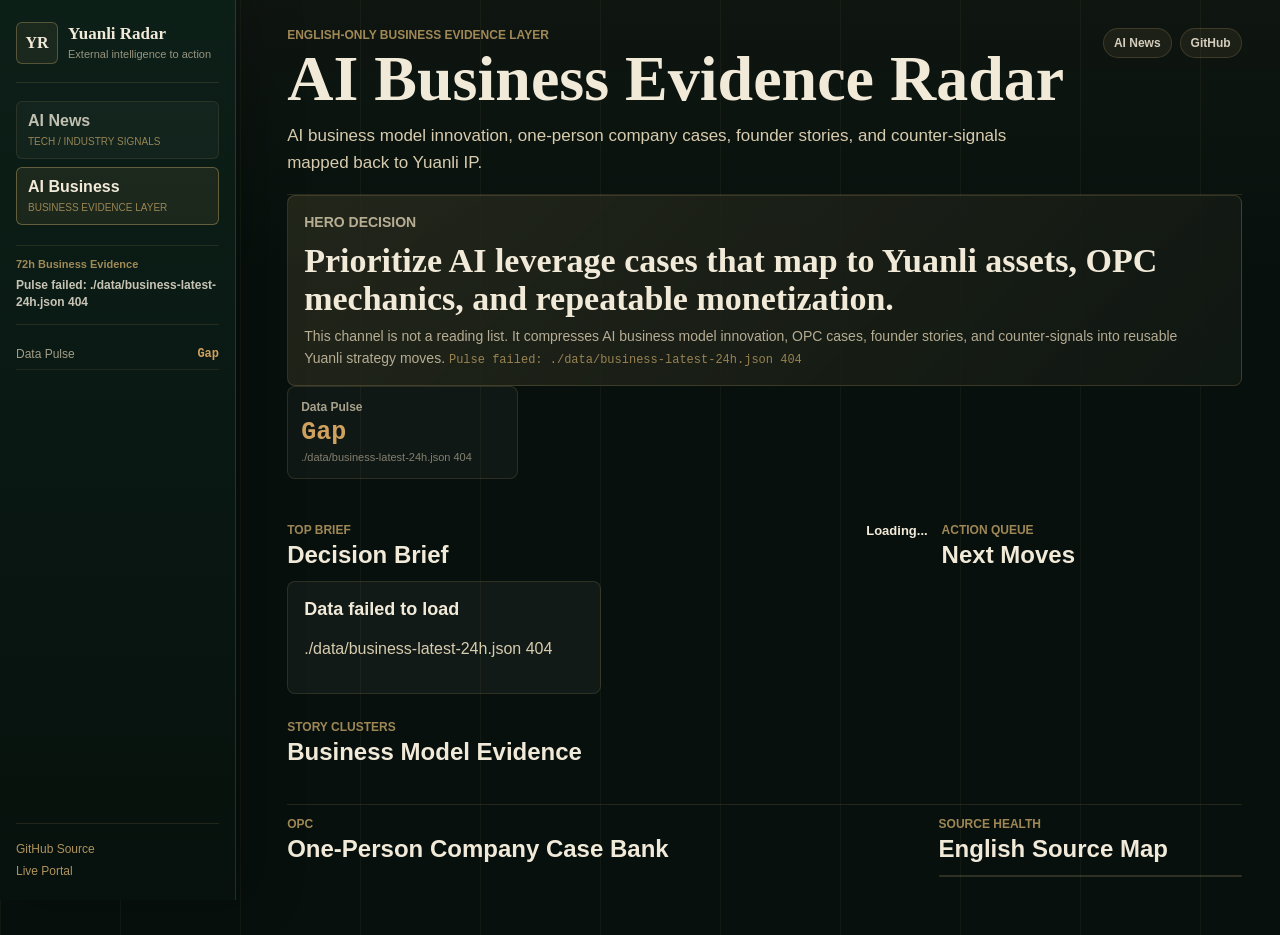
==== business.html @ 5a3ede27 "Unify radar cockpit shell" ====
<!doctype html>
<html lang="en">
  <head>
    <meta charset="UTF-8" />
    <meta name="viewport" content="width=device-width, initial-scale=1.0" />
    <title>AI Business Evidence Radar</title>
    <meta
      name="description"
      content="English-only evidence layer for AI business model innovation, one-person companies, founder stories, and Yuanli IP strategy."
    />
    <link rel="icon" href="./assets/logo.svg" type="image/svg+xml" />
    <meta name="theme-color" content="#07100d" />
    <link rel="stylesheet" href="./assets/styles.css?v=radar-shell-0701a" />
  </head>
  <body class="business-body radar-shell-body radar-channel-ai-business">
    <main class="business-shell">
      <header class="business-hero">
        <div>
          <p class="hero-tag">ENGLISH-ONLY BUSINESS EVIDENCE LAYER</p>
          <h1>AI Business Evidence Radar</h1>
          <p class="business-subtitle">
            AI business model innovation, one-person company cases, founder stories, and counter-signals mapped back to Yuanli IP.
          </p>
        </div>
        <nav class="business-nav" aria-label="Radar navigation">
          <a class="hero-link" href="./index.html">AI News</a>
          <a class="hero-link" href="https://github.com/moonstachain/ai-news-radar" target="_blank" rel="noopener noreferrer">GitHub</a>
        </nav>
      </header>

      <section class="radar-hero-decision" aria-label="AI Business hero decision">
        <p class="radar-hero-label">HERO DECISION</p>
        <h2 id="radarHeroDecision">Convert English AI business evidence into Yuanli IP action.</h2>
        <p>
          This channel is not a reading list. It compresses AI business model innovation, OPC cases, founder stories, and counter-signals into reusable Yuanli strategy moves.
          <span class="radar-decision-meta" id="radarHeroDecisionMeta">Loading evidence pulse</span>
        </p>
      </section>

      <section class="radar-pulse-strip" id="radarPulseStrip" aria-label="Business evidence data pulse"></section>

      <section class="business-primary-grid" aria-label="Business decision cockpit">
        <div class="business-section">
          <div class="business-section-head">
            <div>
              <p class="hero-tag">TOP BRIEF</p>
              <h2>Decision Brief</h2>
            </div>
            <span id="businessUpdated" class="updated">Loading...</span>
          </div>
          <div class="business-brief-grid" id="businessBrief"></div>
        </div>
        <aside class="business-section">
          <div class="business-section-head">
            <div>
              <p class="hero-tag">ACTION QUEUE</p>
              <h2>Next Moves</h2>
            </div>
          </div>
          <div class="business-action-queue" id="businessActionQueue"></div>
        </aside>
      </section>

      <section class="business-section">
        <div class="business-section-head">
          <div>
            <p class="hero-tag">STORY CLUSTERS</p>
            <h2>Business Model Evidence</h2>
          </div>
        </div>
        <div class="business-cluster-list" id="businessClusters"></div>
      </section>

      <section class="business-section business-secondary business-two-col">
        <div>
          <div class="business-section-head">
            <div>
              <p class="hero-tag">OPC</p>
              <h2>One-Person Company Case Bank</h2>
            </div>
          </div>
          <div class="business-case-list" id="businessCases"></div>
        </div>
        <aside>
          <div class="business-section-head">
            <div>
              <p class="hero-tag">SOURCE HEALTH</p>
              <h2>English Source Map</h2>
            </div>
          </div>
          <div class="business-source-list" id="businessSources"></div>
        </aside>
      </section>
    </main>

    <script>
      const fmt = new Intl.NumberFormat("en-US");
      const dataFiles = {
        latest: "./data/business-latest-24h.json",
        status: "./data/business-source-status.json",
        stories: "./data/business-stories-merged.json",
        brief: "./data/business-daily-brief.json",
        cases: "./data/business-case-bank.json",
        catalog: "./data/business-source-catalog.json",
      };

      function esc(value) {
        return String(value ?? "").replace(/[&<>"']/g, (ch) => ({
          "&": "&amp;",
          "<": "&lt;",
          ">": "&gt;",
          '"': "&quot;",
          "'": "&#39;",
        }[ch]));
      }

      async function loadJson(url) {
        const response = await fetch(url, { cache: "no-store" });
        if (!response.ok) throw new Error(`${url} ${response.status}`);
        return response.json();
      }

      function link(title, url) {
        if (!url) return esc(title);
        return `<a href="${esc(url)}" target="_blank" rel="noopener noreferrer">${esc(title)}</a>`;
      }

      function riskTone(level) {
        if (String(level || "").toLowerCase().includes("high")) return "warn";
        if (String(level || "").toLowerCase().includes("low")) return "ok";
        return "";
      }

      function renderBrief(payload, latest) {
        const byId = new Map((latest.items || []).map((item) => [item.signal_id, item]));
        document.getElementById("businessUpdated").textContent = payload.generated_at || "Unknown";
        document.getElementById("businessBrief").innerHTML = (payload.brief || []).slice(0, 4).map((item) => {
          const evidence = (item.evidence_refs || []).slice(0, 3).map((id) => byId.get(id)).filter(Boolean);
          return `
            <article class="business-card">
              <div class="business-rank">#${esc(item.rank)}</div>
              <h3>${esc(item.title)}</h3>
              <p>${esc(item.judgment)}</p>
              <div class="business-tags">
                <span class="${riskTone(item.risk_level)}">${esc(item.risk_level || "risk n/a")}</span>
                ${(item.yuanli_mapping || []).map((tag) => `<span>${esc(tag)}</span>`).join("")}
              </div>
              <details>
                <summary>Evidence chain · ${esc(evidence.length)} refs</summary>
                <ul class="business-evidence-list">${evidence.map((row) => `<li>${link(row.title, row.url)}</li>`).join("")}</ul>
              </details>
              <div class="business-action">${esc(item.recommended_action)}</div>
            </article>
          `;
        }).join("");
      }

      function renderActionQueue(brief, stories) {
        const actions = [
          ...(brief.brief || []).slice(0, 3).map((item) => ({
            label: `Brief #${item.rank}`,
            title: item.recommended_action,
            meta: item.title,
          })),
          ...(stories.clusters || []).slice(0, 2).map((cluster) => ({
            label: `${cluster.lane} · score ${cluster.importance_score}`,
            title: cluster.recommended_action,
            meta: cluster.counter_evidence || cluster.why_it_matters,
          })),
        ].slice(0, 5);
        document.getElementById("businessActionQueue").innerHTML = actions.map((item) => `
          <article class="business-action-card">
            <span>${esc(item.label)}</span>
            <strong>${esc(item.title)}</strong>
            <p>${esc(item.meta)}</p>
          </article>
        `).join("");
      }

      function renderClusters(payload, latest) {
        const byId = new Map((latest.items || []).map((item) => [item.signal_id, item]));
        document.getElementById("businessClusters").innerHTML = (payload.clusters || []).map((cluster) => `
          <article class="business-cluster">
            <div class="business-cluster-score">${esc(cluster.importance_score)}</div>
            <div>
              <h3>${esc(cluster.thesis)}</h3>
              <p>${esc(cluster.why_it_matters)}</p>
              <div class="business-tags">
                <span>${esc(cluster.lane)}</span>
                <span>${esc(cluster.confidence)}</span>
                ${(cluster.yuanli_mapping || []).map((tag) => `<span>${esc(tag)}</span>`).join("")}
              </div>
              <div class="business-action">${esc(cluster.recommended_action)}</div>
              <details>
                <summary>Evidence refs · ${esc((cluster.evidence_refs || []).length)} / sources ${esc(cluster.source_count || 0)}</summary>
                <ul class="business-evidence-list">
                  ${(cluster.evidence_refs || []).slice(0, 5).map((id) => {
                    const row = byId.get(id);
                    return row ? `<li>${link(row.title, row.url)}</li>` : `<li>${esc(id)}</li>`;
                  }).join("")}
                </ul>
              </details>
            </div>
          </article>
        `).join("");
      }

      function renderCases(payload) {
        document.getElementById("businessCases").innerHTML = (payload.cases || []).slice(0, 12).map((item) => `
          <article class="business-case">
            <h3>${link(item.company || item.title, item.url)}</h3>
            <p>${esc(item.title)}</p>
            <div class="business-tags">${(item.yuanli_mapping || []).slice(0, 4).map((tag) => `<span>${esc(tag)}</span>`).join("")}</div>
            <details>
              <summary>Reusable lesson</summary>
              <div class="business-action">${esc(item.reusable_lesson)}</div>
            </details>
          </article>
        `).join("");
      }

      function renderSources(catalog) {
        document.getElementById("businessSources").innerHTML = (catalog || []).map((source) => `
          <div class="business-source-row ${source.health_status === "ok" ? "ok" : "bad"}">
            <span>${esc(source.name)}</span>
            <strong>${esc(source.health_status)}</strong>
          </div>
        `).join("");
      }

      async function main() {
        const [latest, status, stories, brief, cases, catalog] = await Promise.all(Object.values(dataFiles).map(loadJson));
        renderBrief(brief, latest);
        renderActionQueue(brief, stories);
        renderClusters(stories, latest);
        renderCases(cases);
        renderSources(catalog);
      }

      main().catch((error) => {
        document.getElementById("businessBrief").innerHTML = `<article class="business-card"><h3>Data failed to load</h3><p>${esc(error.message)}</p></article>`;
      });
    </script>
    <script>window.RADAR_CHANNEL = "ai-business";</script>
    <script src="./assets/radar-shell.js?v=radar-shell-0701a" defer></script>
  </body>
</html>
---- assets/styles.css ----
:root {
  --bg: #f6f6f2;
  --bg-alt: #eeecea;
  --surface: #ffffff;
  --surface-soft: #fbfaf7;
  --surface-alt: #f4f2ef;
  --ink: #171717;
  --ink-soft: #3f3d39;
  --muted: #66645f;
  --muted-soft: #8b8780;
  --line: #d9d6ce;
  --line-soft: rgba(23, 23, 23, 0.08);
  --accent: #126a73;
  --accent-warm: #b55231;
  --good: #1f7a4d;
  --warn: #9a6700;
  --bad: #b42318;
  --radius: 8px;
}

* {
  box-sizing: border-box;
}

html,
body {
  margin: 0;
  min-height: 100%;
  font-family: -apple-system, BlinkMacSystemFont, "Segoe UI", "Noto Sans SC", "Microsoft YaHei", sans-serif;
  color: var(--ink);
  background: var(--bg);
}

body.radar-shell-body {
  --bg: #07100d;
  --bg-alt: #0b1713;
  --surface: #111813;
  --surface-soft: #0d1612;
  --surface-alt: #14231a;
  --ink: #f2ead9;
  --ink-soft: #d8ccaf;
  --muted: #9f987f;
  --muted-soft: #756f5e;
  --line: rgba(201, 169, 106, 0.26);
  --line-soft: rgba(201, 169, 106, 0.14);
  --accent: #c9a96a;
  --accent-warm: #d0a15e;
  --good: #78aa82;
  --warn: #d0a15e;
  --bad: #c97a72;
  color: var(--ink);
  background:
    linear-gradient(90deg, rgba(201, 169, 106, 0.06) 1px, transparent 1px) 0 0 / 120px 120px,
    linear-gradient(180deg, rgba(201, 169, 106, 0.04), transparent 280px),
    #07100d;
  overflow-x: clip;
}

button,
input,
select {
  font: inherit;
}

button {
  cursor: pointer;
}

.shell {
  max-width: 1160px;
  margin: 0 auto;
  padding: 30px 18px 56px;
}

.hero {
  display: grid;
  grid-template-columns: minmax(0, 1fr) auto;
  gap: 18px 28px;
  padding-bottom: 14px;
  border-bottom: 1px solid var(--line-soft);
}

.hero-main {
  min-width: 0;
}

.hero-headline {
  display: flex;
  gap: 14px;
  align-items: center;
}

.hero-headline > div {
  min-width: 0;
}

.hero-logo {
  width: 48px;
  height: 48px;
  border: 1px solid rgba(18, 106, 115, 0.16);
  border-radius: var(--radius);
  background: var(--surface);
}

.hero-tag {
  margin: 0;
  font-size: 12px;
  letter-spacing: 0;
  color: var(--muted);
  font-weight: 720;
}

.hero h1 {
  margin: 4px 0 0;
  font-size: 38px;
  line-height: 1.08;
  overflow-wrap: break-word;
}

.hero-meta {
  align-self: start;
  display: grid;
  gap: 6px;
  min-width: 178px;
  padding: 0;
  border: 0;
  border-radius: var(--radius);
  background: transparent;
  justify-items: end;
  text-align: right;
}

.updated-label {
  color: var(--muted);
  font-size: 12px;
}

.updated {
  color: var(--ink);
  font-size: 13px;
  font-weight: 700;
}

.source-status-pill {
  display: inline-flex;
  width: max-content;
  max-width: 100%;
  align-items: center;
  gap: 6px;
  border: 1px solid rgba(31, 122, 77, 0.18);
  border-radius: 999px;
  padding: 5px 9px;
  color: var(--good);
  background: rgba(31, 122, 77, 0.07);
  font-size: 12px;
  font-weight: 740;
}

.source-status-pill.warn {
  color: var(--warn);
  border-color: rgba(154, 103, 0, 0.22);
  background: rgba(154, 103, 0, 0.08);
}

.source-status-pill.bad {
  color: var(--bad);
  border-color: rgba(180, 35, 24, 0.22);
  background: rgba(180, 35, 24, 0.07);
}

.hero-links {
  display: flex;
  flex-wrap: wrap;
  justify-content: flex-end;
  gap: 6px;
  margin-top: 4px;
}

.hero-link {
  display: inline-flex;
  align-items: center;
  justify-content: center;
  min-height: 30px;
  border: 1px solid rgba(18, 106, 115, 0.2);
  border-radius: 999px;
  padding: 5px 10px;
  color: var(--accent);
  background: rgba(18, 106, 115, 0.06);
  font-size: 12px;
  font-weight: 740;
  line-height: 1;
  text-decoration: none;
  white-space: nowrap;
}

.hero-link:hover {
  border-color: rgba(18, 106, 115, 0.36);
  background: rgba(18, 106, 115, 0.1);
}

.business-body {
  background: #f4f4ef;
}

.business-shell {
  width: min(1180px, calc(100% - 32px));
  margin: 0 auto;
  padding: 30px 0 58px;
}

.business-hero,
.business-section-head,
.business-two-col {
  display: flex;
  align-items: flex-start;
  justify-content: space-between;
  gap: 22px;
}

.business-hero {
  border-bottom: 1px solid var(--line-soft);
  padding-bottom: 18px;
}

.business-hero h1 {
  margin: 6px 0 0;
  font-size: clamp(34px, 6vw, 64px);
  line-height: 0.96;
  max-width: 860px;
}

.business-subtitle {
  max-width: 760px;
  margin: 14px 0 0;
  color: var(--ink-soft);
  font-size: 17px;
  line-height: 1.55;
}

.business-nav {
  display: flex;
  flex-wrap: wrap;
  justify-content: flex-end;
  gap: 8px;
}

.business-kpis {
  display: grid;
  grid-template-columns: repeat(4, minmax(0, 1fr));
  gap: 10px;
  margin: 18px 0;
}

.business-kpi,
.business-card,
.business-cluster,
.business-case,
.business-source-list {
  border: 1px solid var(--line-soft);
  border-radius: var(--radius);
  background: rgba(255, 255, 255, 0.72);
}

.business-kpi {
  padding: 15px;
}

.business-kpi strong {
  display: block;
  font-size: 26px;
  line-height: 1;
}

.business-kpi span {
  display: block;
  margin-top: 7px;
  color: var(--muted);
  font-size: 13px;
  font-weight: 720;
}

.business-section {
  margin-top: 26px;
}

.business-section h2 {
  margin: 4px 0 0;
  font-size: 24px;
}

.business-brief-grid {
  display: grid;
  grid-template-columns: repeat(2, minmax(0, 1fr));
  gap: 12px;
  margin-top: 12px;
}

.business-card,
.business-case {
  padding: 16px;
}

.business-card h3,
.business-cluster h3,
.business-case h3 {
  margin: 0;
  font-size: 18px;
  line-height: 1.28;
}

.business-card p,
.business-cluster p,
.business-case p {
  color: var(--ink-soft);
  line-height: 1.5;
}

.business-card ul {
  margin: 12px 0 0;
  padding-left: 18px;
}

.business-card li {
  margin: 6px 0;
  color: var(--muted);
}

.business-card a,
.business-case a {
  color: var(--accent);
  text-decoration: none;
}

.business-rank {
  color: var(--accent-warm);
  font-size: 12px;
  font-weight: 800;
  margin-bottom: 8px;
}

.business-tags {
  display: flex;
  flex-wrap: wrap;
  gap: 6px;
  margin-top: 10px;
}

.business-tags span {
  border: 1px solid rgba(18, 106, 115, 0.16);
  border-radius: 999px;
  padding: 4px 8px;
  color: var(--accent);
  background: rgba(18, 106, 115, 0.06);
  font-size: 12px;
  font-weight: 740;
}

.business-action {
  margin-top: 12px;
  border-left: 3px solid var(--accent);
  padding-left: 10px;
  color: var(--ink);
  font-size: 13px;
  line-height: 1.45;
}

.business-cluster-list,
.business-case-list {
  display: grid;
  gap: 10px;
  margin-top: 12px;
}

.business-cluster {
  display: grid;
  grid-template-columns: 58px minmax(0, 1fr);
  gap: 14px;
  padding: 15px;
}

.business-cluster-score {
  display: grid;
  place-items: center;
  width: 48px;
  height: 48px;
  border-radius: var(--radius);
  background: rgba(181, 82, 49, 0.1);
  color: var(--accent-warm);
  font-weight: 820;
}

.business-two-col {
  display: grid;
  grid-template-columns: minmax(0, 1.35fr) minmax(300px, 0.65fr);
}

.business-source-list {
  display: grid;
  gap: 0;
  margin-top: 12px;
  overflow: hidden;
}

.business-source-row {
  display: flex;
  justify-content: space-between;
  gap: 14px;
  border-bottom: 1px solid var(--line-soft);
  padding: 10px 12px;
  color: var(--ink-soft);
  font-size: 13px;
}

.business-source-row:last-child {
  border-bottom: 0;
}

.business-source-row strong {
  color: var(--bad);
}

.business-source-row.ok strong {
  color: var(--good);
}

.radar-side {
  position: fixed;
  inset: 0 auto 0 0;
  z-index: 40;
  display: grid;
  grid-template-rows: auto auto auto 1fr auto;
  width: 236px;
  padding: 22px 16px;
  border-right: 1px solid rgba(201, 169, 106, 0.18);
  background:
    linear-gradient(180deg, rgba(13, 32, 24, 0.94), rgba(7, 16, 13, 0.97)),
    #07100d;
  box-shadow: 18px 0 48px rgba(0, 0, 0, 0.22);
}

.radar-mobile-switch {
  display: none;
}

.radar-side-brand {
  display: grid;
  grid-template-columns: 42px minmax(0, 1fr);
  gap: 10px;
  align-items: center;
  padding-bottom: 18px;
  border-bottom: 1px solid rgba(201, 169, 106, 0.15);
}

.radar-side-mark {
  display: grid;
  place-items: center;
  width: 42px;
  height: 42px;
  border: 1px solid rgba(201, 169, 106, 0.34);
  border-radius: 6px;
  color: #f2ead9;
  background: rgba(201, 169, 106, 0.08);
  font-family: Georgia, "Times New Roman", serif;
  font-weight: 800;
}

.radar-side-brand strong,
.radar-side-brand em {
  display: block;
}

.radar-side-brand strong {
  font-family: Georgia, "Times New Roman", "Songti SC", serif;
  color: #f2ead9;
  font-size: 17px;
  line-height: 1.1;
}

.radar-side-brand em {
  margin-top: 4px;
  color: rgba(216, 204, 175, 0.68);
  font-size: 11px;
  font-style: normal;
  line-height: 1.3;
}

.radar-side-nav {
  display: grid;
  gap: 8px;
  margin-top: 18px;
}

.radar-channel-link {
  display: grid;
  gap: 5px;
  min-height: 58px;
  padding: 10px 11px;
  border: 1px solid rgba(201, 169, 106, 0.13);
  border-radius: 6px;
  color: rgba(242, 234, 217, 0.78);
  background: rgba(255, 255, 255, 0.03);
  text-decoration: none;
}

.radar-channel-link:hover,
.radar-channel-link.active {
  border-color: rgba(201, 169, 106, 0.42);
  color: #f2ead9;
  background: rgba(201, 169, 106, 0.09);
}

.radar-channel-link span {
  font-weight: 780;
}

.radar-channel-link em {
  color: rgba(201, 169, 106, 0.72);
  font-size: 10px;
  font-style: normal;
  line-height: 1.2;
}

.radar-side-decision {
  display: grid;
  gap: 7px;
  margin-top: 20px;
  padding: 12px 0;
  border-top: 1px solid rgba(201, 169, 106, 0.13);
  border-bottom: 1px solid rgba(201, 169, 106, 0.13);
}

.radar-side-decision span {
  color: rgba(201, 169, 106, 0.78);
  font-size: 11px;
  font-weight: 760;
}

.radar-side-decision strong {
  color: rgba(242, 234, 217, 0.82);
  font-size: 12px;
  line-height: 1.45;
}

.radar-side-pulse {
  display: grid;
  align-content: start;
  gap: 8px;
  margin-top: 14px;
}

.radar-side-metric {
  display: flex;
  justify-content: space-between;
  gap: 10px;
  border-bottom: 1px solid rgba(201, 169, 106, 0.11);
  padding: 8px 0;
  color: rgba(216, 204, 175, 0.74);
  font-size: 12px;
}

.radar-side-metric strong {
  color: #f2ead9;
  font-family: ui-monospace, SFMono-Regular, Menlo, Monaco, Consolas, monospace;
}

.radar-side-metric.is-warn strong {
  color: var(--warn);
}

.radar-side-metric.is-ok strong {
  color: var(--good);
}

.radar-side-links {
  display: grid;
  gap: 8px;
  padding-top: 18px;
  border-top: 1px solid rgba(201, 169, 106, 0.13);
}

.radar-side-links a {
  color: rgba(201, 169, 106, 0.86);
  font-size: 12px;
  text-decoration: none;
}

.radar-shell-body .shell,
.radar-shell-body .business-shell {
  margin-left: 236px;
  max-width: none;
  width: auto;
  padding-left: clamp(22px, 4vw, 54px);
  padding-right: clamp(18px, 3vw, 42px);
}

.radar-shell-body .shell {
  padding-top: 28px;
}

.radar-shell-body .business-shell {
  padding-top: 28px;
}

.radar-shell-body .hero,
.radar-shell-body .business-hero {
  min-width: 0;
  overflow-x: clip;
  border-bottom-color: rgba(201, 169, 106, 0.16);
}

.radar-shell-body .hero > *,
.radar-shell-body .business-hero > * {
  min-width: 0;
}

.radar-shell-body .hero-logo {
  border-color: rgba(201, 169, 106, 0.28);
  background: rgba(242, 234, 217, 0.08);
}

.radar-shell-body .hero h1,
.radar-shell-body .business-hero h1 {
  font-family: Georgia, "Times New Roman", "Songti SC", serif;
  color: #f2ead9;
  letter-spacing: 0;
}

.radar-shell-body .hero-tag,
.radar-shell-body .section-eyebrow {
  color: rgba(201, 169, 106, 0.78);
}

.radar-hero-decision {
  grid-column: 1 / -1;
  display: grid;
  gap: 8px;
  border: 1px solid rgba(201, 169, 106, 0.2);
  border-radius: 8px;
  padding: 16px;
  background:
    linear-gradient(135deg, rgba(201, 169, 106, 0.11), rgba(17, 24, 19, 0.74)),
    rgba(17, 24, 19, 0.72);
}

.radar-hero-label {
  margin: 0;
  color: rgba(201, 169, 106, 0.78);
  font-size: 11px;
  font-weight: 800;
}

.radar-hero-decision h2 {
  margin: 0;
  color: #f2ead9;
  font-size: clamp(22px, 3vw, 34px);
  line-height: 1.12;
  font-family: Georgia, "Times New Roman", "Songti SC", serif;
}

.radar-hero-decision p {
  margin: 0;
  max-width: 880px;
  color: rgba(216, 204, 175, 0.82);
  font-size: 14px;
  line-height: 1.55;
}

.radar-decision-meta {
  color: rgba(201, 169, 106, 0.72);
  font-family: ui-monospace, SFMono-Regular, Menlo, Monaco, Consolas, monospace;
  font-size: 12px;
}

.radar-pulse-strip {
  grid-column: 1 / -1;
  display: grid;
  grid-template-columns: repeat(4, minmax(0, 1fr));
  gap: 10px;
}

.radar-pulse-card {
  display: grid;
  gap: 6px;
  min-height: 86px;
  border: 1px solid rgba(201, 169, 106, 0.16);
  border-radius: 8px;
  padding: 13px;
  background: rgba(255, 255, 255, 0.035);
}

.radar-pulse-card span {
  color: rgba(216, 204, 175, 0.76);
  font-size: 12px;
  font-weight: 760;
}

.radar-pulse-card strong {
  color: #f2ead9;
  font-family: ui-monospace, SFMono-Regular, Menlo, Monaco, Consolas, monospace;
  font-size: 25px;
  line-height: 1;
}

.radar-pulse-card em {
  color: rgba(216, 204, 175, 0.58);
  font-size: 11px;
  font-style: normal;
  line-height: 1.25;
}

.radar-pulse-card.is-gold {
  border-color: rgba(201, 169, 106, 0.34);
  background: rgba(201, 169, 106, 0.09);
}

.radar-pulse-card.is-warn strong {
  color: var(--warn);
}

.radar-pulse-card.is-ok strong {
  color: var(--good);
}

.radar-shell-body .stats,
.radar-shell-body .primary-controls,
.radar-shell-body .advanced-panel,
.radar-shell-body .bole-picks-wrap,
.radar-shell-body .waytoagi-wrap,
.radar-shell-body .list-wrap,
.radar-shell-body .sticky-summary-bar,
.radar-shell-body .section-tabs,
.radar-shell-body .source-health-summary,
.radar-shell-body .health-metric,
.radar-shell-body .coverage-card,
.radar-shell-body .news-card,
.radar-shell-body .top-story-card,
.radar-shell-body .intel-card,
.radar-shell-body .source-group,
.radar-shell-body .business-kpi,
.radar-shell-body .business-card,
.radar-shell-body .business-cluster,
.radar-shell-body .business-case,
.radar-shell-body .business-source-list {
  border-color: rgba(201, 169, 106, 0.16);
  background: rgba(255, 255, 255, 0.045);
}

.radar-shell-body input,
.radar-shell-body select {
  border-color: rgba(201, 169, 106, 0.2);
  color: var(--ink);
  background: rgba(0, 0, 0, 0.18);
}

.radar-shell-body .hero-link,
.radar-shell-body .mode-btn,
.radar-shell-body .list-sort-btn,
.radar-shell-body .waytoagi-btn,
.radar-shell-body .section-tab,
.radar-shell-body .business-tags span {
  border-color: rgba(201, 169, 106, 0.2);
  color: rgba(242, 234, 217, 0.86);
  background: rgba(201, 169, 106, 0.08);
}

.radar-shell-body .hero-link:hover,
.radar-shell-body .mode-btn.active,
.radar-shell-body .list-sort-btn.active,
.radar-shell-body .waytoagi-btn.active,
.radar-shell-body .section-tab.active {
  border-color: rgba(201, 169, 106, 0.46);
  background: rgba(201, 169, 106, 0.15);
}

.business-primary-grid {
  display: grid;
  grid-template-columns: minmax(0, 1fr) minmax(300px, 0.42fr);
  gap: 14px;
  margin-top: 18px;
}

.business-action-queue {
  display: grid;
  gap: 10px;
  min-width: 0;
}

.business-action-card {
  border: 1px solid rgba(201, 169, 106, 0.18);
  border-radius: 8px;
  padding: 14px;
  background: rgba(255, 255, 255, 0.045);
}

.business-action-card span {
  display: inline-flex;
  margin-bottom: 8px;
  color: rgba(201, 169, 106, 0.78);
  font-size: 11px;
  font-weight: 800;
}

.business-action-card strong {
  display: block;
  color: #f2ead9;
  font-size: 14px;
  line-height: 1.35;
}

.business-action-card p {
  margin: 8px 0 0;
  color: rgba(216, 204, 175, 0.72);
  font-size: 13px;
  line-height: 1.45;
}

.business-card details,
.business-cluster details,
.business-case details {
  margin-top: 12px;
}

.business-card summary,
.business-cluster summary,
.business-case summary,
.business-secondary summary {
  cursor: pointer;
  color: rgba(201, 169, 106, 0.82);
  font-size: 12px;
  font-weight: 780;
}

.business-evidence-list {
  margin: 10px 0 0;
  padding-left: 18px;
}

.business-evidence-list li {
  margin: 6px 0;
  color: rgba(216, 204, 175, 0.72);
}

.business-secondary {
  margin-top: 26px;
  border-top: 1px solid rgba(201, 169, 106, 0.14);
  padding-top: 12px;
}

.stats {
  grid-column: 1 / -1;
  display: flex;
  min-width: 0;
  flex-wrap: nowrap;
  align-items: center;
  gap: clamp(6px, 1.2vw, 14px);
  margin-top: 2px;
  border: 1px solid rgba(18, 106, 115, 0.12);
  border-radius: var(--radius);
  padding: 10px 14px;
  background: rgba(255, 255, 255, 0.58);
  overflow: hidden;
  white-space: nowrap;
}

.section-nav-wrap {
  grid-column: 1 / -1;
  display: grid;
  gap: 10px;
  padding-top: 2px;
}

.section-tabs {
  display: flex;
  gap: 4px;
  align-items: center;
  overflow-x: auto;
  scrollbar-width: none;
  -webkit-overflow-scrolling: touch;
  border: 1px solid var(--line-soft);
  border-radius: var(--radius);
  padding: 4px;
  background: rgba(255, 255, 255, 0.52);
}

.section-tabs::-webkit-scrollbar {
  display: none;
}

.section-tab {
  flex: 0 0 auto;
  min-height: 40px;
  display: inline-flex;
  align-items: center;
  gap: 8px;
  border: 1px solid transparent;
  border-radius: var(--radius);
  padding: 0 11px;
  color: var(--muted);
  background: transparent;
  font-size: 13px;
}

.section-tab span,
.section-tab strong {
  line-height: 1;
  white-space: nowrap;
}

.section-tab strong {
  min-width: 22px;
  border-radius: 999px;
  padding: 3px 6px;
  color: var(--accent);
  background: transparent;
  font-size: 11px;
  text-align: center;
}

.section-tab.active {
  color: #fff;
  border-color: var(--accent);
  background: var(--accent);
  font-weight: 780;
}

.section-tab.active strong {
  color: var(--accent);
  background: #fff;
}

.section-summary {
  min-width: 0;
  border: 0;
  border-radius: 0;
  padding: 0 2px;
  color: var(--muted);
  background: transparent;
  font-size: 13px;
  line-height: 1.45;
  overflow-wrap: anywhere;
}

.stat {
  min-width: 0;
  display: inline-flex;
  flex: 0 1 auto;
  align-items: center;
  gap: 4px;
  border: 0;
  background: transparent;
  border-radius: 0;
  padding: 0;
}

.stat-prefix {
  flex: 0 0 auto;
  color: var(--ink);
  font-size: clamp(13px, 1.35vw, 15px);
  line-height: 1;
  font-weight: 780;
  white-space: nowrap;
}

.stat .k {
  font-size: 12px;
  line-height: 1;
  color: var(--muted);
  white-space: nowrap;
}

.stat .v {
  margin-top: 0;
  font-size: clamp(15px, 1.65vw, 19px);
  line-height: 1;
  font-weight: 820;
  font-variant-numeric: tabular-nums;
  white-space: nowrap;
}

.stat + .stat::before {
  content: "·";
  color: var(--muted-soft);
  margin-right: 0;
}

.coverage-strip {
  grid-column: 1 / -1;
  display: grid;
  grid-template-columns: repeat(3, minmax(0, 1fr));
  gap: 8px;
  padding: 0 12px 12px;
}

.coverage-card {
  min-width: 0;
  display: grid;
  gap: 4px;
  border: 1px solid var(--line);
  border-radius: var(--radius);
  padding: 10px 11px;
  background: var(--surface-soft);
}

.coverage-card strong {
  min-width: 0;
  color: var(--ink);
  font-size: 17px;
  line-height: 1.15;
  overflow-wrap: anywhere;
}

.coverage-label,
.coverage-meta {
  min-width: 0;
  color: var(--muted);
  font-size: 11px;
  line-height: 1.3;
  overflow-wrap: anywhere;
}

.coverage-card.ok strong {
  color: var(--good);
}

.coverage-card.warn strong {
  color: var(--warn);
}

.coverage-card.signal {
  border-color: rgba(18, 106, 115, 0.3);
}

.coverage-card.official {
  border-color: rgba(31, 122, 77, 0.28);
}

.coverage-card.builders {
  border-color: rgba(181, 82, 49, 0.32);
}

.coverage-card.creator {
  border-color: rgba(135, 72, 96, 0.3);
}

.coverage-card.aggregate {
  border-color: rgba(102, 100, 95, 0.32);
}

.coverage-card.private {
  border-color: rgba(154, 103, 0, 0.3);
}

.primary-controls {
  margin-top: 14px;
  display: grid;
  grid-template-columns: minmax(0, 1fr) auto;
  gap: 12px;
  align-items: center;
}

input,
select {
  width: 100%;
  border: 1px solid var(--line);
  background: var(--surface);
  color: var(--ink);
  border-radius: var(--radius);
  padding: 11px 12px;
  font-size: 14px;
}

input:focus,
select:focus,
button:focus-visible,
summary:focus-visible {
  outline: 2px solid rgba(18, 106, 115, 0.35);
  outline-offset: 2px;
}

.mode-hint {
  color: var(--muted);
  font-size: 13px;
  white-space: nowrap;
}

.sticky-summary-bar {
  position: sticky;
  z-index: 9;
  top: 0;
  display: flex;
  min-width: 0;
  align-items: center;
  justify-content: space-between;
  gap: 12px;
  margin: 12px -2px 0;
  border: 1px solid rgba(23, 23, 23, 0.08);
  border-radius: var(--radius);
  padding: 8px 10px;
  color: var(--muted);
  background: rgba(246, 246, 242, 0.88);
  backdrop-filter: blur(12px);
  font-size: 12px;
}

.sticky-summary-bar strong {
  flex: 0 0 auto;
  color: var(--ink);
  font-size: 12px;
}

.sticky-summary-bar span {
  min-width: 0;
  overflow: hidden;
  text-align: right;
  text-overflow: ellipsis;
  white-space: nowrap;
}

.advanced-panel {
  margin-top: 12px;
  border: 1px solid rgba(23, 23, 23, 0.08);
  border-radius: var(--radius);
  background: rgba(251, 250, 247, 0.66);
}

.advanced-panel > summary {
  position: relative;
  display: flex;
  justify-content: space-between;
  gap: 12px;
  align-items: center;
  padding: 11px 14px 11px 40px;
  color: var(--ink);
  font-size: 14px;
  font-weight: 700;
  list-style: none;
  cursor: pointer;
}

.advanced-panel:not([open]) > summary {
  color: var(--muted);
  font-weight: 650;
}

.advanced-panel > summary::-webkit-details-marker {
  display: none;
}

.advanced-panel > summary::before {
  content: "+";
  width: 18px;
  height: 18px;
  position: absolute;
  left: 14px;
  top: 50%;
  transform: translateY(-50%);
  display: grid;
  place-items: center;
  border: 1px solid var(--line);
  border-radius: 50%;
  color: var(--muted);
  font-weight: 700;
}

.advanced-panel > summary > span:first-child {
  min-width: 0;
}

.advanced-panel[open] > summary::before {
  content: "-";
}

.advanced-summary {
  color: var(--muted);
  font-size: 12px;
  font-weight: 400;
  white-space: nowrap;
}

.advanced-content {
  display: grid;
  gap: 14px;
  padding: 0 14px 14px;
  border-top: 1px solid var(--line-soft);
}

.advanced-controls {
  display: grid;
  grid-template-columns: repeat(4, minmax(0, 1fr));
  gap: 10px;
  align-items: end;
  padding-top: 14px;
}

.field {
  display: grid;
  gap: 6px;
  color: var(--muted);
  font-size: 12px;
}

.mode-switch {
  display: inline-flex;
  border: 1px solid var(--line);
  border-radius: var(--radius);
  overflow: hidden;
  background: var(--surface-soft);
}

.mode-btn {
  min-height: 40px;
  border: 0;
  border-left: 1px solid var(--line);
  background: transparent;
  color: var(--muted);
  padding: 0 13px;
  font-size: 13px;
}

.mode-btn:first-child {
  border-left: 0;
}

.mode-btn.active {
  background: var(--accent);
  color: #fff;
  font-weight: 700;
}

.all-dedupe {
  display: none;
  min-height: 40px;
  align-items: center;
  gap: 8px;
  border: 1px solid var(--line);
  border-radius: var(--radius);
  padding: 0 12px;
  font-size: 13px;
  color: var(--muted);
  background: var(--surface-soft);
  cursor: pointer;
  user-select: none;
}

.all-dedupe.show {
  display: inline-flex;
}

.all-dedupe input {
  position: absolute;
  opacity: 0;
  width: 0;
  height: 0;
}

.all-dedupe-dot {
  width: 12px;
  height: 12px;
  border-radius: 50%;
  border: 1px solid rgba(23, 23, 23, 0.25);
  background: rgba(23, 23, 23, 0.16);
}

.all-dedupe input:checked + .all-dedupe-dot {
  border-color: rgba(18, 106, 115, 0.65);
  background: var(--accent);
}

.source-health {
  display: grid;
  gap: 10px;
}

.source-health-summary {
  display: flex;
  min-width: 0;
  align-items: center;
  justify-content: space-between;
  gap: 12px;
  border: 1px solid rgba(31, 122, 77, 0.16);
  border-radius: var(--radius);
  padding: 11px 12px;
  color: var(--muted);
  background: rgba(31, 122, 77, 0.05);
  font-size: 13px;
  line-height: 1.4;
}

.source-health-summary strong {
  color: var(--good);
  font-size: 15px;
}

.source-health-summary.warn {
  border-color: rgba(154, 103, 0, 0.2);
  background: rgba(154, 103, 0, 0.07);
}

.source-health-summary.warn strong {
  color: var(--warn);
}

.source-health-summary.bad {
  border-color: rgba(180, 35, 24, 0.22);
  background: rgba(180, 35, 24, 0.06);
}

.source-health-summary.bad strong {
  color: var(--bad);
}

.source-detail-panel {
  border: 1px solid var(--line-soft);
  border-radius: var(--radius);
  background: rgba(255, 255, 255, 0.48);
  overflow: hidden;
}

.source-detail-panel > summary {
  display: flex;
  align-items: center;
  justify-content: space-between;
  gap: 10px;
  padding: 10px 12px;
  color: var(--accent);
  font-size: 13px;
  font-weight: 760;
  cursor: pointer;
  list-style: none;
}

.source-detail-panel > summary::-webkit-details-marker {
  display: none;
}

.source-detail-panel > summary::after {
  content: "+";
  color: var(--muted);
  font-weight: 800;
}

.source-detail-panel[open] > summary::after {
  content: "-";
}

.source-health-details {
  display: grid;
  gap: 10px;
  padding: 0 12px 12px;
}

.health-grid {
  display: grid;
  grid-template-columns: repeat(6, minmax(0, 1fr));
  gap: 8px;
}

.health-metric {
  display: grid;
  gap: 3px;
  min-width: 0;
  border: 1px solid var(--line);
  border-radius: var(--radius);
  padding: 9px 10px;
  background: var(--surface-soft);
}

.health-metric-button {
  width: 100%;
  color: inherit;
  font: inherit;
  text-align: left;
  cursor: pointer;
}

.health-metric-button:hover,
.health-metric-button:focus-visible {
  border-color: var(--accent);
  outline: none;
}

.health-metric strong {
  font-size: 18px;
}

.health-label {
  color: var(--muted);
  font-size: 12px;
}

.health-metric.ok strong {
  color: var(--good);
}

.health-metric.warn strong {
  color: var(--warn);
}

.health-metric.bad strong {
  color: var(--bad);
}

.health-empty,
.health-ok {
  border: 1px dashed var(--line);
  border-radius: var(--radius);
  padding: 10px 12px;
  color: var(--muted);
  font-size: 13px;
}

.health-ok {
  color: var(--good);
  border-style: solid;
  background: rgba(31, 122, 77, 0.06);
}

.health-issues {
  display: grid;
  gap: 8px;
}

.health-author-list {
  border: 1px solid var(--line);
  border-radius: var(--radius);
  padding: 10px 12px;
  background: var(--surface-soft);
}

.health-author-list-title {
  font-size: 13px;
  font-weight: 700;
}

.health-author-list-meta {
  margin-top: 3px;
  color: var(--muted);
  font-size: 12px;
}

.health-author-list-items {
  display: flex;
  max-height: 220px;
  margin-top: 9px;
  gap: 6px;
  overflow: auto;
  flex-wrap: wrap;
  align-content: flex-start;
}

.health-author-list-items button {
  border: 1px solid var(--line);
  border-radius: 999px;
  padding: 3px 7px;
  color: var(--ink-soft);
  background: var(--surface);
  font: inherit;
  font-size: 12px;
  line-height: 1.25;
  cursor: pointer;
}

.health-author-list-items button:hover,
.health-author-list-items button:focus-visible {
  border-color: var(--accent);
  color: var(--accent);
  outline: none;
}

.health-issue {
  border: 1px solid rgba(180, 35, 24, 0.22);
  border-radius: var(--radius);
  padding: 10px 12px;
  background: rgba(180, 35, 24, 0.04);
}

.health-issue-title {
  color: var(--bad);
  font-size: 13px;
  font-weight: 700;
}

.health-issue ul {
  margin: 7px 0 0;
  padding-left: 18px;
  color: var(--muted);
  font-size: 12px;
  line-height: 1.45;
}

.source-status-table {
  padding: 0 12px 12px;
}

.source-table {
  display: grid;
  border: 1px solid var(--line-soft);
  border-radius: var(--radius);
  overflow: hidden;
  background: var(--surface);
}

.source-table-row {
  display: grid;
  grid-template-columns: minmax(160px, 1.4fr) minmax(96px, 0.8fr) minmax(64px, 0.5fr) minmax(56px, 0.4fr);
  gap: 10px;
  align-items: center;
  border-top: 1px solid var(--line-soft);
  padding: 9px 10px;
  color: var(--muted);
  font-size: 12px;
}

.source-table-row:first-child {
  border-top: 0;
}

.source-table-head {
  color: var(--ink-soft);
  background: rgba(246, 246, 242, 0.74);
  font-weight: 780;
}

.source-table-row span {
  min-width: 0;
  overflow: hidden;
  text-overflow: ellipsis;
  white-space: nowrap;
}

.source-table-row .ok {
  color: var(--good);
  font-weight: 760;
}

.source-table-row .bad {
  color: var(--bad);
  font-weight: 760;
}

.site-pills {
  display: flex;
  flex-wrap: wrap;
  gap: 8px;
  padding: 0 12px 12px;
}

.pill {
  border: 1px solid var(--line);
  background: var(--surface-soft);
  color: var(--ink);
  border-radius: 999px;
  padding: 6px 11px;
  cursor: pointer;
  font-size: 12px;
}

.pill.active {
  background: rgba(18, 106, 115, 0.11);
  border-color: rgba(18, 106, 115, 0.5);
  color: var(--accent);
  font-weight: 700;
}

.bole-picks-wrap,
.list-wrap,
.waytoagi-wrap {
  margin-top: 18px;
  border: 1px solid var(--line-soft);
  border-radius: var(--radius);
  background: var(--surface);
  overflow: hidden;
}

.list-wrap {
  background: var(--surface);
}

/* 双色交替：WaytoAGI 版块用深一档的底色，与伯乐精选 / AI信号流形成节奏感 */
.waytoagi-wrap {
  background: var(--bg-alt);
  border-color: rgba(23, 23, 23, 0.12);
}

.bole-picks-head,
.list-head,
.waytoagi-head {
  padding: 16px 18px;
  display: flex;
  flex-wrap: nowrap;
  justify-content: space-between;
  align-items: center;
  gap: 12px;
  border-bottom: 1px solid var(--line-soft);
  background: var(--surface);
}

/* WaytoAGI header 用对应的深档底色 */
.waytoagi-head {
  background: var(--surface-alt);
  border-bottom-color: rgba(23, 23, 23, 0.1);
}

.bole-picks-head h2,
.list-head h2,
.waytoagi-head h2 {
  margin: 0;
  font-size: 22px;
}

#bolePicksMeta,
#resultCount,
#waytoagiUpdatedAt {
  color: var(--muted);
  font-size: 13px;
  white-space: nowrap;
}

#bolePicksMeta {
  display: none;
}

.list-head-tools {
  display: flex;
  align-items: center;
  justify-content: flex-end;
  gap: 10px;
  min-width: 0;
  flex-wrap: wrap;
}

.list-sort-tools {
  display: inline-flex;
  max-width: 100%;
  border: 1px solid var(--line);
  border-radius: var(--radius);
  overflow: hidden;
  background: var(--surface);
}

.list-sort-btn {
  min-height: 32px;
  border: 0;
  border-left: 1px solid var(--line);
  padding: 0 10px;
  background: transparent;
  color: var(--muted);
  cursor: pointer;
  font-size: 12px;
  white-space: nowrap;
}

.list-sort-btn:first-child {
  border-left: 0;
}

.list-sort-btn.active {
  background: var(--accent);
  color: #fff;
  font-weight: 780;
}

.section-eyebrow {
  margin: 0 0 4px;
  color: var(--accent);
  font-size: 11px;
  font-weight: 800;
  letter-spacing: 0.1em;
}

.bole-picks-wrap {
  position: relative;
  border-color: var(--line);
  background: var(--surface);
  box-shadow: none;
}

.bole-picks-head {
  position: relative;
  border-bottom-color: var(--line);
  background: var(--surface-soft);
}

.bole-picks-head > div:first-child {
  flex: 0 0 auto;
  min-width: max-content;
}

.bole-picks-head h2 {
  font-size: 20px;
  letter-spacing: 0;
  white-space: nowrap;
}

.bole-head-tools {
  display: flex;
  align-items: center;
  gap: 10px;
  min-width: 0;
  flex-wrap: nowrap;
  justify-content: flex-end;
  flex: 1 1 auto;
  overflow: hidden;
}

.bole-view-toggle {
  flex: 0 0 auto;
  display: flex;
  border: 1px solid var(--line);
  border-radius: var(--radius);
  overflow: hidden;
  background: var(--surface);
}

.bole-view-toggle .mode-btn {
  min-height: 32px;
  font-size: 12.5px;
  cursor: pointer;
}

.bole-view-toggle[hidden] {
  display: none;
}

.bole-more-btn,
.list-more-btn {
  display: block;
  width: calc(100% - 32px);
  margin: 0 16px 16px;
  border: 1px solid var(--line);
  border-radius: var(--radius);
  background: var(--surface);
  color: var(--accent);
  cursor: pointer;
  font-size: 13px;
  font-weight: 760;
  min-height: 38px;
}

.bole-more-btn:hover,
.list-more-btn:hover {
  border-color: rgba(18, 106, 115, 0.38);
  background: rgba(18, 106, 115, 0.06);
}

.list-more-btn {
  margin-top: 12px;
}

.bole-board {
  display: grid;
  grid-template-columns: minmax(320px, 1.02fr) minmax(360px, 0.98fr);
  gap: 12px;
  padding: 14px 16px 16px;
}

.bole-lead-wrap {
  position: relative;
  min-width: 0;
}

.bole-ribbon {
  position: absolute;
  z-index: 2;
  top: 12px;
  left: 12px;
  border: 1px solid rgba(18, 106, 115, 0.22);
  border-radius: 999px;
  padding: 4px 8px;
  color: var(--accent);
  background: rgba(255, 255, 255, 0.9);
  font-size: 11px;
  font-weight: 800;
}

.bole-lead-card {
  min-height: 220px;
  height: 100%;
  display: grid;
  align-content: start;
  gap: 12px;
  padding: 72px 18px 18px;
  border: 1px solid rgba(18, 106, 115, 0.2);
  border-radius: var(--radius);
  color: var(--ink);
  text-decoration: none;
  background: linear-gradient(180deg, #ffffff 0%, var(--surface-soft) 100%);
  transition: border-color 180ms ease, background 180ms ease;
}

.bole-lead-card:hover {
  border-color: rgba(18, 106, 115, 0.5);
  background: #fff;
}

.bole-lead-top {
  position: absolute;
  top: 13px;
  right: 13px;
  left: 13px;
  display: flex;
  justify-content: space-between;
  gap: 12px;
  align-items: flex-start;
}

.bole-kicker {
  max-width: calc(100% - 76px);
  color: var(--muted);
  font-size: 12px;
  line-height: 1.35;
}

.bole-score-orb {
  width: 58px;
  height: 58px;
  flex: 0 0 auto;
  display: grid;
  place-items: center;
  border: 1px solid rgba(18, 106, 115, 0.24);
  border-radius: 50%;
  color: var(--accent);
  background: rgba(18, 106, 115, 0.08);
}

.bole-score-orb span {
  margin-top: 6px;
  font-size: 20px;
  line-height: 1;
  font-weight: 900;
}

.bole-score-orb small {
  margin-top: -13px;
  font-size: 10px;
  opacity: 0.82;
}

.bole-lead-title {
  max-width: 96%;
  font-size: clamp(21px, 2.35vw, 28px);
  line-height: 1.2;
  letter-spacing: -0.035em;
  font-weight: 820;
  overflow-wrap: anywhere;
}

.bole-lead-reason {
  max-width: 76ch;
  color: var(--muted);
  font-size: 13px;
  line-height: 1.5;
}

.bole-lead-foot {
  display: flex;
  flex-wrap: wrap;
  gap: 7px;
}

.bole-lead-foot span,
.bole-row-meta > span,
.bole-row-meta > strong {
  border: 1px solid var(--line);
  border-radius: 999px;
  padding: 3px 7px;
  background: var(--surface);
  color: var(--muted);
  font-size: 11px;
  line-height: 1.2;
}

.bole-side-list {
  position: relative;
  display: grid;
  gap: 8px;
  min-width: 0;
}

.bole-side-list::before {
  content: "";
  position: absolute;
  top: 8px;
  bottom: 8px;
  left: 76px;
  width: 1px;
  background: rgba(18, 106, 115, 0.22);
}

.bole-row {
  position: relative;
  display: grid;
  grid-template-columns: 62px minmax(0, 1fr);
  gap: 22px;
  align-items: stretch;
  color: var(--ink);
  text-decoration: none;
}

.bole-row::before {
  content: "";
  position: absolute;
  left: 72px;
  top: 18px;
  z-index: 1;
  width: 9px;
  height: 9px;
  border: 2px solid var(--accent);
  border-radius: 50%;
  background: var(--surface);
}

.bole-row-time {
  padding-top: 11px;
  color: var(--muted);
  font-size: 11px;
  line-height: 1.25;
  text-align: right;
}

.bole-row-body {
  min-width: 0;
  display: grid;
  gap: 6px;
  border: 1px solid var(--line);
  border-radius: var(--radius);
  padding: 10px 11px;
  background: var(--surface-soft);
  transition: border-color 160ms ease, background 160ms ease;
}

.bole-row:hover .bole-row-body {
  border-color: rgba(18, 106, 115, 0.42);
  background: #fff;
}

.bole-row-meta {
  display: flex;
  flex-wrap: wrap;
  gap: 6px;
  align-items: center;
}

.bole-row-meta > strong {
  color: var(--accent);
  background: rgba(18, 106, 115, 0.08);
}

.bole-row-meta .source-hit {
  font-weight: 720;
}

.bole-row-title {
  color: var(--ink);
  font-size: 14px;
  font-weight: 760;
  line-height: 1.42;
  overflow-wrap: anywhere;
}

.bole-row-reason {
  color: var(--muted);
  font-size: 12px;
  line-height: 1.4;
  overflow: hidden;
  display: -webkit-box;
  -webkit-line-clamp: 1;
  -webkit-box-orient: vertical;
}

.bole-empty {
  grid-column: 1 / -1;
  border: 1px dashed var(--line);
  border-radius: var(--radius);
  padding: 14px;
  color: var(--muted);
  font-size: 13px;
}

.bole-board {
  display: block;
  padding: 12px 16px 16px;
}

.top-stories-grid {
  display: grid;
  grid-template-columns: minmax(0, 1.15fr) minmax(300px, 0.85fr);
  gap: 12px;
  align-items: stretch;
  padding: 14px 18px 18px;
}

.top-stories-grid > .top-story-card.lead {
  grid-row: span 2;
}

.bole-story-panel {
  grid-column: 1 / -1;
  display: grid;
  gap: 10px;
  margin-top: 2px;
  border-top: 1px solid var(--line);
  padding-top: 12px;
}

.bole-story-panel-head {
  color: var(--muted);
  font-size: 12px;
  font-weight: 760;
}

.top-story-card {
  position: relative;
  min-width: 0;
  display: flex;
  flex-direction: column;
  gap: 11px;
  min-height: 0;
  border: 1px solid var(--line-soft);
  border-radius: var(--radius);
  padding: 15px;
  color: var(--ink);
  background: #fff;
  text-decoration: none;
  transition: border-color 160ms ease, background 160ms ease, transform 0.18s ease, box-shadow 0.18s ease;
}

.top-story-card.lead {
  min-height: 350px;
  padding: 20px;
  border-color: rgba(18, 106, 115, 0.22);
  background: linear-gradient(180deg, #fff 0%, rgba(18, 106, 115, 0.035) 100%);
}

.top-story-card:hover {
  border-color: rgba(18, 106, 115, 0.42);
  background: #fff;
}

.top-rank,
.source-count {
  width: max-content;
  border: 1px solid rgba(18, 106, 115, 0.26);
  border-radius: 999px;
  padding: 3px 7px;
  color: var(--accent);
  background: rgba(18, 106, 115, 0.07);
  font-size: 11px;
  font-weight: 840;
}

.intel-meta,
.intel-card-meta {
  display: flex;
  flex-wrap: wrap;
  gap: 7px;
  align-items: center;
  color: var(--muted);
  font-size: 12px;
}

.intel-meta strong,
.intel-score {
  color: var(--accent);
}

.intel-meta .source-chip {
  border: 1px solid var(--line);
  border-radius: 999px;
  padding: 3px 7px;
  background: rgba(255, 255, 255, 0.72);
  font-size: 11px;
  line-height: 1.25;
}

.top-story-title,
.intel-title {
  color: var(--ink);
  font-weight: 790;
  line-height: 1.38;
  letter-spacing: 0;
  overflow-wrap: anywhere;
}

.top-story-title {
  display: -webkit-box;
  font-size: 18px;
  min-height: 0;
  overflow: hidden;
  -webkit-line-clamp: 3;
  -webkit-box-orient: vertical;
}

.top-story-card.lead .top-story-title {
  font-size: 25px;
  line-height: 1.24;
  -webkit-line-clamp: 4;
}

.top-story-summary,
.intel-reason {
  margin: 0;
  color: var(--muted);
  font-size: 13px;
  line-height: 1.48;
  overflow-wrap: anywhere;
}

.top-story-summary {
  display: -webkit-box;
  min-height: 0;
  overflow: hidden;
  -webkit-line-clamp: 2;
  -webkit-box-orient: vertical;
}

.top-story-card.lead .top-story-summary {
  font-size: 14px;
  -webkit-line-clamp: 3;
}

.top-story-why {
  display: grid;
  gap: 5px;
  border-left: 2px solid rgba(18, 106, 115, 0.28);
  padding-left: 10px;
}

.top-story-why span {
  color: var(--ink);
  font-size: 12px;
  font-weight: 820;
}

.top-story-why p {
  margin: 0;
  color: var(--muted);
  font-size: 13px;
  line-height: 1.5;
}

.top-story-card.secondary .top-story-why p {
  display: -webkit-box;
  overflow: hidden;
  -webkit-line-clamp: 2;
  -webkit-box-orient: vertical;
}

.intel-tags,
.intel-card-sources,
.intel-sources {
  display: flex;
  flex-wrap: wrap;
  gap: 6px;
  align-items: center;
}

.signal-tag,
.intel-tags > span,
.intel-card-sources > span,
.intel-card-sources > strong,
.intel-sources {
  border: 1px solid var(--line);
  border-radius: 999px;
  padding: 3px 7px;
  color: var(--muted);
  background: rgba(255, 255, 255, 0.72);
  font-size: 11px;
  line-height: 1.25;
}

.intel-tags > span {
  color: var(--accent);
  border-color: rgba(18, 106, 115, 0.22);
  background: rgba(18, 106, 115, 0.07);
  font-weight: 720;
}

.signal-tag.tone-official,
.ai-tag.tone-official {
  color: var(--good);
  border-color: rgba(31, 122, 77, 0.32);
  background: rgba(31, 122, 77, 0.08);
}

.signal-tag.tone-hot,
.ai-tag.tone-hot,
.signal-tag.tone-community,
.ai-tag.tone-community {
  color: var(--accent-warm);
  border-color: rgba(181, 82, 49, 0.32);
  background: rgba(181, 82, 49, 0.08);
}

.signal-tag.tone-models,
.ai-tag.tone-models {
  color: #2a658a;
  border-color: rgba(42, 101, 138, 0.3);
  background: rgba(42, 101, 138, 0.08);
}

.signal-tag.tone-devtools,
.ai-tag.tone-devtools {
  color: var(--accent);
  border-color: rgba(18, 106, 115, 0.28);
  background: rgba(18, 106, 115, 0.08);
}

.signal-tag.tone-aggregate,
.ai-tag.tone-aggregate {
  color: #5f6b75;
  border-color: rgba(95, 107, 117, 0.28);
  background: rgba(95, 107, 117, 0.08);
}

.signal-tag.tone-research,
.ai-tag.tone-research {
  color: #6b568f;
  border-color: rgba(107, 86, 143, 0.3);
  background: rgba(107, 86, 143, 0.08);
}

.signal-tag.tone-products,
.ai-tag.tone-products {
  color: #8a5b20;
  border-color: rgba(138, 91, 32, 0.3);
  background: rgba(138, 91, 32, 0.08);
}

.signal-tag.tone-creator,
.ai-tag.tone-creator {
  color: #874860;
  border-color: rgba(135, 72, 96, 0.3);
  background: rgba(135, 72, 96, 0.08);
}

.signal-tag.tone-industry,
.ai-tag.tone-industry {
  color: #5c6258;
  border-color: rgba(92, 98, 88, 0.3);
  background: rgba(92, 98, 88, 0.08);
}

.signal-tag.tone-strong,
.ai-tag.tone-strong {
  color: var(--good);
  border-color: rgba(31, 122, 77, 0.28);
  background: rgba(31, 122, 77, 0.08);
}

.signal-tag.tone-default,
.ai-tag.tone-default {
  color: var(--muted);
  border-color: rgba(102, 100, 95, 0.26);
  background: rgba(102, 100, 95, 0.06);
}

.top-story-card .intel-tags {
  align-items: flex-end;
  align-content: flex-end;
  margin-top: auto;
  min-height: 28px;
  max-height: 28px;
  overflow: hidden;
}

.impact-row {
  display: flex;
  flex-wrap: wrap;
  gap: 6px;
  align-items: center;
  color: var(--muted);
  font-size: 11px;
}

.impact-row span {
  border: 1px solid var(--line-soft);
  border-radius: 999px;
  padding: 3px 7px;
  background: rgba(246, 246, 242, 0.72);
}

.source-chip {
  display: inline-flex;
  min-width: 0;
  align-items: center;
  gap: 5px;
}

.source-dot {
  width: 6px;
  height: 6px;
  flex: 0 0 auto;
  border-radius: 50%;
  background: currentColor;
  box-shadow: 0 0 0 2px rgba(255, 255, 255, 0.72);
}

.source-chip-label {
  min-width: 0;
  overflow: hidden;
  text-overflow: ellipsis;
  white-space: nowrap;
}

.kind-official {
  color: var(--good);
  border-color: rgba(31, 122, 77, 0.28);
  background: rgba(31, 122, 77, 0.08);
}

.kind-hot {
  color: var(--accent-warm);
  border-color: rgba(181, 82, 49, 0.3);
  background: rgba(181, 82, 49, 0.08);
}

.kind-aihub {
  color: var(--accent);
  border-color: rgba(18, 106, 115, 0.26);
  background: rgba(18, 106, 115, 0.07);
}

.kind-builders,
.kind-newsletter {
  color: var(--warn);
  border-color: rgba(154, 103, 0, 0.28);
  background: rgba(154, 103, 0, 0.07);
}

.kind-creator {
  color: #874860;
  border-color: rgba(135, 72, 96, 0.28);
  background: rgba(135, 72, 96, 0.07);
}

.kind-aggregate,
.kind-blogs,
.kind-default {
  color: var(--muted);
  border-color: rgba(102, 100, 95, 0.26);
  background: rgba(102, 100, 95, 0.06);
}

.source-chip.kind-official {
  color: var(--good);
  border-color: rgba(31, 122, 77, 0.28);
  background: rgba(31, 122, 77, 0.08);
}

.source-chip.kind-hot {
  color: var(--accent-warm);
  border-color: rgba(181, 82, 49, 0.3);
  background: rgba(181, 82, 49, 0.08);
}

.source-chip.kind-aihub {
  color: var(--accent);
  border-color: rgba(18, 106, 115, 0.26);
  background: rgba(18, 106, 115, 0.07);
}

.source-chip.kind-builders,
.source-chip.kind-newsletter {
  color: var(--warn);
  border-color: rgba(154, 103, 0, 0.28);
  background: rgba(154, 103, 0, 0.07);
}

.source-chip.kind-creator {
  color: #874860;
  border-color: rgba(135, 72, 96, 0.28);
  background: rgba(135, 72, 96, 0.07);
}

.source-chip.kind-aggregate,
.source-chip.kind-blogs,
.source-chip.kind-default {
  color: var(--muted);
  border-color: rgba(102, 100, 95, 0.26);
  background: rgba(102, 100, 95, 0.06);
}

.intel-sources {
  justify-self: start;
  border-radius: var(--radius);
  line-height: 1.35;
}

.news-list {
  padding: 8px 18px 18px;
  gap: 8px;
}

.intel-card {
  min-width: 0;
  display: grid;
  gap: 8px;
  border: 1px solid var(--line);
  border-radius: var(--radius);
  padding: 13px 14px;
  background: var(--surface);
  transition: transform 0.18s ease, box-shadow 0.18s ease, border-color 0.18s ease;
}

.intel-card:hover {
  border-color: rgba(18, 106, 115, 0.32);
  background: #fff;
}

.intel-card-rank {
  color: var(--accent);
  font-weight: 800;
}

.intel-title {
  display: block;
  font-size: 16px;
  text-decoration: none;
}

.intel-title:hover {
  color: var(--accent);
}

.intel-score.hot {
  color: var(--accent-warm);
}

.intel-score.strong {
  color: var(--good);
}

.intel-card-sources {
  min-width: 0;
}

.intel-card-sources > span,
.intel-card-sources > strong {
  max-width: 260px;
  overflow: hidden;
  text-overflow: ellipsis;
  white-space: nowrap;
}

.bole-compact-list {
  position: relative;
  display: grid;
  grid-template-columns: 1fr;
  gap: 8px;
}

.bole-compact-list::before {
  content: "";
  position: absolute;
  top: 12px;
  bottom: 12px;
  left: 82px;
  width: 1px;
  background: rgba(18, 106, 115, 0.22);
}

.bole-compact-list .bole-row {
  grid-template-columns: 68px minmax(0, 1fr);
  gap: 28px;
}

.bole-compact-list .bole-row::before {
  display: block;
  left: 76px;
  top: 18px;
}

.bole-compact-list .bole-row-time {
  padding-top: 10px;
  text-align: right;
}

.bole-compact-list .bole-row-body {
  min-height: 0;
  background: var(--surface-soft);
}

.bole-fallback-note {
  border: 1px dashed rgba(18, 106, 115, 0.28);
  border-radius: 14px;
  padding: 10px 12px;
  color: var(--muted);
  background: rgba(18, 106, 115, 0.05);
  font-size: 13px;
  line-height: 1.5;
}

.bole-timeline {
  gap: 10px;
}

.story-row {
  position: relative;
  display: grid;
  grid-template-columns: 78px minmax(0, 1fr);
  gap: 26px;
  color: var(--ink);
  text-decoration: none;
}

.story-row::before {
  content: "";
  position: absolute;
  z-index: 1;
  top: 18px;
  left: 77px;
  width: 10px;
  height: 10px;
  border: 2px solid var(--accent);
  border-radius: 50%;
  background: var(--surface);
}

.story-time {
  display: grid;
  align-content: start;
  gap: 4px;
  padding-top: 10px;
  color: var(--muted);
  font-size: 11px;
  line-height: 1.25;
  text-align: right;
}

.story-time-label {
  color: var(--muted);
  font-size: 10px;
  font-weight: 760;
}

.story-time-latest {
  color: var(--ink);
  font-weight: 750;
}

.story-time-range {
  opacity: 0.78;
}

.story-body {
  min-width: 0;
  display: grid;
  gap: 8px;
  border: 1px solid var(--line);
  border-radius: var(--radius);
  padding: 12px 13px;
  background: linear-gradient(180deg, #fff 0%, var(--surface-soft) 100%);
  transition: border-color 160ms ease, background 160ms ease;
}

.story-row:hover .story-body {
  border-color: rgba(18, 106, 115, 0.42);
  background: #fff;
}

.story-meta,
.story-sources {
  display: flex;
  flex-wrap: wrap;
  gap: 6px;
  align-items: center;
}

.story-importance,
.story-count,
.story-rank,
.story-source-chip,
.story-source-more {
  border: 1px solid var(--line);
  border-radius: 999px;
  padding: 3px 7px;
  color: var(--muted);
  background: var(--surface);
  font-size: 11px;
  line-height: 1.2;
}

.story-rank {
  color: var(--accent);
  border-color: rgba(18, 106, 115, 0.24);
  background: rgba(18, 106, 115, 0.07);
  font-weight: 820;
}

.story-importance {
  color: var(--accent);
  background: rgba(18, 106, 115, 0.08);
  font-weight: 800;
}

.story-importance.hot {
  border-color: rgba(181, 82, 49, 0.36);
  color: var(--accent-warm);
  background: rgba(181, 82, 49, 0.08);
}

.story-importance.official {
  border-color: rgba(31, 122, 77, 0.36);
  color: var(--good);
  background: rgba(31, 122, 77, 0.08);
}

.story-importance.strong {
  border-color: rgba(18, 106, 115, 0.36);
}

.story-score {
  margin-left: auto;
  display: inline-flex;
  align-items: baseline;
  gap: 2px;
  color: var(--accent);
  font-weight: 900;
}

.story-score.heat {
  color: var(--accent-warm);
}

.story-score small {
  color: var(--muted);
  font-size: 10px;
  font-weight: 700;
}

.story-title {
  display: grid;
  gap: 3px;
  color: var(--ink);
  font-size: 15px;
  font-weight: 790;
  line-height: 1.42;
  letter-spacing: 0;
  overflow-wrap: anywhere;
}

.story-title-en {
  color: var(--muted);
  font-size: 12px;
  font-weight: 560;
  line-height: 1.35;
}

.story-sources {
  gap: 5px;
}

.story-source-chip {
  max-width: 180px;
  overflow: hidden;
  text-overflow: ellipsis;
  white-space: nowrap;
  background: rgba(255, 255, 255, 0.72);
}

.story-source-chip.kind-official {
  color: var(--good);
  border-color: rgba(31, 122, 77, 0.26);
}

.story-source-chip.kind-newsletter,
.story-source-chip.kind-builders {
  color: var(--warn);
  border-color: rgba(154, 103, 0, 0.26);
}

.story-source-chip.kind-creator {
  color: #874860;
  border-color: rgba(135, 72, 96, 0.26);
}

.story-source-more {
  color: var(--accent);
  font-weight: 760;
}

.news-list,
.site-group-list,
.source-group-list {
  display: grid;
}

.group-more-btn {
  display: block;
  width: 100%;
  padding: 9px 12px;
  border: 0;
  border-top: 1px dashed var(--line);
  background: var(--surface-soft);
  color: var(--muted);
  font-size: 12.5px;
  cursor: pointer;
  text-align: center;
}

.group-more-btn:hover {
  color: var(--ink);
  background: var(--surface);
}

.site-group {
  min-width: 0;
  border-top: 1px solid rgba(23, 23, 23, 0.07);
  /* Isolate layout recalculation to within each site group */
  contain: content;
}

.site-group:first-child {
  border-top: 0;
}

.list-loading {
  padding: 18px 16px;
  color: var(--muted);
  font-size: 13px;
  background: var(--surface-soft);
}

.site-group-head,
.source-group-head {
  display: flex;
  justify-content: space-between;
  align-items: center;
  gap: 10px;
  padding: 11px 12px;
  border-bottom: 1px solid rgba(23, 23, 23, 0.06);
}

.site-group-head {
  background: transparent;
}

.source-group-head {
  background: rgba(246, 246, 242, 0.72);
}

.site-group-head h3,
.source-group-head h3 {
  margin: 0;
  min-width: 0;
}

.site-group-head h3 {
  font-size: 16px;
}

.source-group-head h3 {
  font-size: 14px;
}

.site-group-head span,
.source-group-head span {
  color: var(--muted);
  font-size: 12px;
  white-space: nowrap;
}

.group-summary {
  font-variant-numeric: tabular-nums;
}

.group-more-btn:focus-visible,
.list-more-btn:focus-visible {
  outline: 2px solid var(--accent);
  outline-offset: -2px;
}

.source-group {
  min-width: 0;
  border-top: 1px solid rgba(23, 23, 23, 0.06);
}

.source-group:first-child {
  border-top: 0;
}

.news-card {
  min-width: 0;
  padding: 13px 12px;
  border-top: 1px solid rgba(23, 23, 23, 0.06);
}

.news-card:first-child {
  border-top: 0;
}

.meta-row {
  display: flex;
  flex-wrap: wrap;
  gap: 7px;
  align-items: center;
  margin-top: 7px;
  color: var(--muted);
  font-size: 12px;
}

.site {
  font-weight: 700;
  color: #3f3d39;
}

.category,
.source,
.ai-tag,
.meta-row .signal-tag {
  padding: 2px 7px;
  border: 1px solid var(--line);
  border-radius: 999px;
  font-size: 11px;
}

.category {
  color: var(--ink);
  background: var(--surface-soft);
}

.category.kind-official {
  border-color: rgba(31, 122, 77, 0.34);
  color: var(--good);
}

.category.kind-newsletter {
  border-color: rgba(154, 103, 0, 0.34);
  color: var(--warn);
}

.category.kind-builders {
  border-color: rgba(181, 82, 49, 0.36);
  color: var(--accent-warm);
}

.category.kind-creator {
  border-color: rgba(135, 72, 96, 0.32);
  color: #874860;
}

.category.kind-aihub {
  border-color: rgba(18, 106, 115, 0.28);
  color: var(--accent);
}

.category.kind-aggregate,
.category.kind-blogs {
  color: var(--muted);
}

.ai-tag {
  border-color: rgba(18, 106, 115, 0.22);
  background: rgba(18, 106, 115, 0.07);
  color: var(--accent);
  font-weight: 650;
}

.source.source-chip {
  max-width: 220px;
  font-weight: 650;
}

.ai-tag.hot {
  border-color: rgba(181, 82, 49, 0.3);
  background: rgba(181, 82, 49, 0.08);
  color: var(--accent-warm);
}

.ai-tag.strong {
  border-color: rgba(31, 122, 77, 0.28);
  background: rgba(31, 122, 77, 0.08);
  color: var(--good);
}

.ai-tag.watch {
  color: var(--muted);
  background: var(--surface-soft);
}

.time {
  margin-left: auto;
}

.title {
  min-width: 0;
  margin-top: 0;
  display: inline-flex;
  flex-direction: column;
  gap: 3px;
  color: var(--ink);
  text-decoration: none;
  font-size: 16px;
  line-height: 1.42;
  overflow-wrap: anywhere;
}

.news-summary {
  margin: 7px 0 0;
  color: var(--muted);
  font-size: 13px;
  line-height: 1.45;
}

.title-sub {
  color: var(--muted);
  font-size: 12px;
  line-height: 1.35;
  font-weight: 400;
}

.title:hover {
  color: var(--accent);
}

.empty {
  padding: 24px 16px;
  color: var(--muted);
  text-align: center;
}

.waytoagi-tools {
  display: inline-flex;
  align-items: center;
  gap: 10px;
}

.waytoagi-switch {
  display: inline-flex;
  border: 1px solid var(--line);
  border-radius: var(--radius);
  overflow: hidden;
  background: var(--surface);
}

.waytoagi-btn {
  min-height: 32px;
  border: 0;
  border-left: 1px solid var(--line);
  background: transparent;
  color: var(--muted);
  padding: 0 10px;
  font-size: 12px;
}

.waytoagi-btn:first-child {
  border-left: 0;
}

.waytoagi-btn.active {
  background: var(--accent);
  color: #fff;
  font-weight: 700;
}

.waytoagi-meta {
  padding: 12px 16px 0;
  display: flex;
  flex-wrap: wrap;
  gap: 8px;
  font-size: 12px;
  color: var(--muted);
}

.waytoagi-meta a {
  color: var(--accent);
  text-decoration: none;
}

.waytoagi-list {
  padding: 12px 16px 16px;
  display: grid;
  gap: 8px;
}

.waytoagi-item {
  min-width: 0;
  display: grid;
  grid-template-columns: 76px minmax(0, 1fr);
  gap: 8px;
  text-decoration: none;
  border: 1px solid rgba(23, 23, 23, 0.08);
  border-radius: var(--radius);
  padding: 8px 10px;
  color: var(--ink);
  background: var(--surface);   /* alt 版块里卡片用纯白，形成内部层次 */
}

.waytoagi-item .d {
  color: var(--muted);
  font-size: 12px;
}

.waytoagi-item .t {
  min-width: 0;
  font-size: 13px;
  line-height: 1.35;
  overflow-wrap: anywhere;
}

.waytoagi-empty,
.waytoagi-error {
  border-radius: var(--radius);
  padding: 9px 10px;
  font-size: 13px;
}

.waytoagi-empty {
  border: 1px dashed var(--line);
  color: var(--muted);
}

.waytoagi-error {
  border: 1px solid rgba(180, 35, 24, 0.28);
  background: rgba(180, 35, 24, 0.08);
  color: var(--bad);
}

@media (max-width: 760px) {
  .shell {
    padding: 18px 12px 36px;
  }

  .hero,
  .primary-controls,
  .advanced-controls,
  .waytoagi-head {
    grid-template-columns: 1fr;
  }

  .hero {
    gap: 14px;
    padding-bottom: 12px;
  }

  .sticky-summary-bar {
    align-items: flex-start;
    flex-direction: column;
  }

  .sticky-summary-bar span {
    width: 100%;
    text-align: left;
    white-space: normal;
  }

  .advanced-panel > summary {
    align-items: flex-start;
    flex-direction: column;
  }

  .hero h1 {
    font-size: 30px;
  }

  .hero-logo {
    width: 48px;
    height: 48px;
  }

  .hero-meta {
    display: flex;
    flex-wrap: wrap;
    justify-content: flex-start;
    align-items: center;
    gap: 8px;
    min-width: 0;
    text-align: left;
  }

  .hero-links {
    width: 100%;
    justify-content: flex-start;
  }

  .updated-label {
    display: none;
  }

  .updated {
    display: inline-flex;
    align-items: center;
    min-height: 30px;
    border: 1px solid var(--line-soft);
    border-radius: 999px;
    padding: 5px 10px;
    background: rgba(255, 255, 255, 0.62);
    font-size: 12px;
  }

  .updated::before {
    content: "更新";
    margin-right: 5px;
    color: var(--muted);
    font-weight: 650;
  }

  .source-status-pill {
    min-height: 30px;
    padding: 5px 10px;
    font-size: 12px;
  }

  .coverage-strip,
  .health-grid {
    grid-template-columns: repeat(2, minmax(0, 1fr));
  }

  .stats {
    display: grid;
    grid-template-columns: repeat(4, minmax(0, 1fr));
    align-items: stretch;
    gap: 8px;
    padding: 11px;
    overflow: visible;
    white-space: normal;
  }

  .stat-prefix {
    grid-column: 1 / -1;
    font-size: 13px;
    line-height: 1.2;
  }

  .stat {
    display: grid;
    gap: 3px;
    align-content: center;
    border: 1px solid var(--line-soft);
    border-radius: var(--radius);
    padding: 8px 9px;
    background: rgba(255, 255, 255, 0.62);
  }

  .stat + .stat::before {
    display: none;
  }

  .stat .k {
    font-size: 11px;
  }

  .stat .v {
    font-size: 16px;
  }

  .section-nav-wrap {
    position: sticky;
    z-index: 8;
    top: 0;
    margin-right: -12px;
    margin-left: -12px;
    padding: 8px 12px;
    border-top: 1px solid rgba(23, 23, 23, 0.06);
    border-bottom: 1px solid rgba(23, 23, 23, 0.08);
    background: rgba(246, 246, 242, 0.96);
    backdrop-filter: blur(10px);
  }

  .section-tabs {
    padding-bottom: 1px;
  }

  .section-tab {
    min-height: 38px;
    padding: 0 10px;
  }

  .section-summary {
    font-size: 12px;
  }

  .mode-hint,
  .advanced-summary,
  #resultCount,
  #waytoagiUpdatedAt {
    white-space: normal;
  }

  .time {
    margin-left: 0;
  }

  .waytoagi-head {
    align-items: flex-start;
    flex-direction: column;
  }

  .bole-picks-head {
    align-items: center;
    flex-direction: row;
  }

  .bole-head-tools {
    justify-content: flex-end;
  }

  #bolePicksMeta {
    display: none;
  }

  .list-head {
    align-items: flex-start;
    flex-direction: column;
  }

  .list-head-tools {
    width: 100%;
    justify-content: space-between;
  }

  .list-sort-tools {
    overflow-x: auto;
  }

  .bole-board {
    display: block;
    padding: 14px 12px 14px;
  }

  .top-stories-grid {
    grid-template-columns: 1fr;
    padding: 12px;
  }

  .top-stories-grid > .top-story-card.lead {
    grid-row: auto;
  }

  .top-story-card {
    min-height: 0;
  }

  .top-story-card.lead {
    min-height: 0;
    padding: 16px;
  }

  .top-story-card.lead .top-story-title {
    font-size: 21px;
  }

  .news-list {
    padding: 10px 12px 12px;
  }

  .bole-compact-list {
    grid-template-columns: 1fr;
  }

  .bole-compact-list::before {
    left: 18px;
  }

  .bole-compact-list .bole-row {
    grid-template-columns: 1fr;
    gap: 6px;
    padding-left: 36px;
  }

  .bole-compact-list .bole-row::before {
    left: 13px;
  }

  .bole-compact-list .bole-row-time {
    padding-top: 0;
    text-align: left;
  }

  .story-row {
    grid-template-columns: 1fr;
    gap: 6px;
    padding-left: 36px;
  }

  .story-row::before {
    left: 13px;
  }

  .story-time {
    display: flex;
    flex-wrap: wrap;
    gap: 5px 8px;
    align-items: baseline;
    padding-top: 0;
    text-align: left;
  }

  .story-score {
    margin-left: 0;
  }

  .story-source-chip {
    max-width: 140px;
  }

  .source-status-table {
    overflow-x: auto;
  }

  .source-table {
    min-width: 580px;
  }

  .bole-lead-card {
    min-height: 240px;
    padding: 56px 16px 16px;
  }

  .bole-lead-title {
    max-width: 100%;
    font-size: 24px;
  }

  .bole-side-list::before {
    left: 18px;
  }

  .bole-row {
    grid-template-columns: 1fr;
    gap: 6px;
    padding-left: 36px;
  }

  .bole-row::before {
    left: 13px;
  }

  .bole-row-time {
    padding-top: 0;
    text-align: left;
  }
}

@media (max-width: 460px) {
  .hero-headline {
    align-items: flex-start;
  }

  .health-grid {
    grid-template-columns: repeat(2, minmax(0, 1fr));
    gap: 6px;
  }

  .stats {
    grid-template-columns: repeat(2, minmax(0, 1fr));
    gap: 8px;
    padding: 10px;
  }

  .coverage-strip {
    grid-template-columns: 1fr;
    gap: 6px;
  }

  .source-health-summary {
    align-items: flex-start;
    flex-direction: column;
  }

  .section-tab {
    gap: 6px;
    font-size: 12px;
  }

  .section-tab strong {
    min-width: 20px;
    padding: 3px 5px;
  }

  .intel-card {
    padding: 12px;
  }

  .intel-card-sources > span,
  .intel-card-sources > strong {
    max-width: 180px;
  }

  .stat {
    gap: 3px;
    padding: 8px 9px;
  }

  .stat-prefix {
    font-size: 12px;
  }

  .stat .k {
    font-size: 11px;
  }

  .stat .v {
    font-size: 16px;
  }

  .coverage-card {
    padding: 8px 9px;
  }

  .coverage-card strong {
    font-size: 14px;
  }

  .waytoagi-tools {
    align-items: flex-start;
    flex-direction: column;
  }

  .business-shell {
    width: min(100% - 24px, 1180px);
    padding-top: 20px;
  }

  .business-hero,
  .business-section-head {
    display: grid;
  }

  .business-nav {
    justify-content: flex-start;
  }

  .business-kpis,
  .business-brief-grid,
  .business-two-col {
    grid-template-columns: 1fr;
  }

  .business-cluster {
    grid-template-columns: 1fr;
  }
}

@media (max-width: 1060px) {
  .radar-side {
    display: none;
  }

  .radar-mobile-switch {
    position: sticky;
    top: 0;
    z-index: 35;
    display: grid;
    grid-template-columns: repeat(2, minmax(0, 1fr));
    gap: 8px;
    padding: 10px 12px;
    border-bottom: 1px solid rgba(201, 169, 106, 0.16);
    background: rgba(7, 16, 13, 0.94);
    backdrop-filter: blur(14px);
  }

  .radar-mobile-switch .radar-channel-link {
    min-height: 48px;
    padding: 8px 10px;
  }

  .radar-mobile-switch .radar-channel-link em {
    display: none;
  }

  .radar-shell-body .shell,
  .radar-shell-body .business-shell {
    width: min(100% - 24px, 1180px);
    margin: 0 auto;
    padding-left: 0;
    padding-right: 0;
    overflow-x: clip;
  }
}

@media (max-width: 760px) {
  .radar-pulse-strip,
  .business-primary-grid {
    grid-template-columns: 1fr;
  }

  .radar-hero-decision {
    padding: 14px;
  }

  .radar-hero-decision h2 {
    font-size: 22px;
  }
}

/* Motion layer */
.story-row,
.bole-row,
.news-card,
.top-story-card,
.intel-card,
.coverage-card {
  will-change: transform;
  transition: transform 0.18s ease, box-shadow 0.18s ease, border-color 0.18s ease;
}

.story-row:hover,
.bole-row:hover,
.news-card:hover,
.top-story-card:hover,
.intel-card:hover {
  transform: translateY(-2px);
  box-shadow: 0 4px 12px rgba(0, 0, 0, 0.07);
}

.coverage-card:hover {
  transform: translateY(-1px);
  box-shadow: 0 3px 8px rgba(0, 0, 0, 0.06);
}

@media (prefers-reduced-motion: reduce) {
  .story-row,
  .bole-row,
  .news-card,
  .top-story-card,
  .intel-card,
  .coverage-card {
    will-change: auto;
    transition: none;
    transform: none !important;
  }

  .story-row:hover,
  .bole-row:hover,
  .news-card:hover,
  .top-story-card:hover,
  .intel-card:hover,
  .coverage-card:hover {
    box-shadow: none;
  }
}
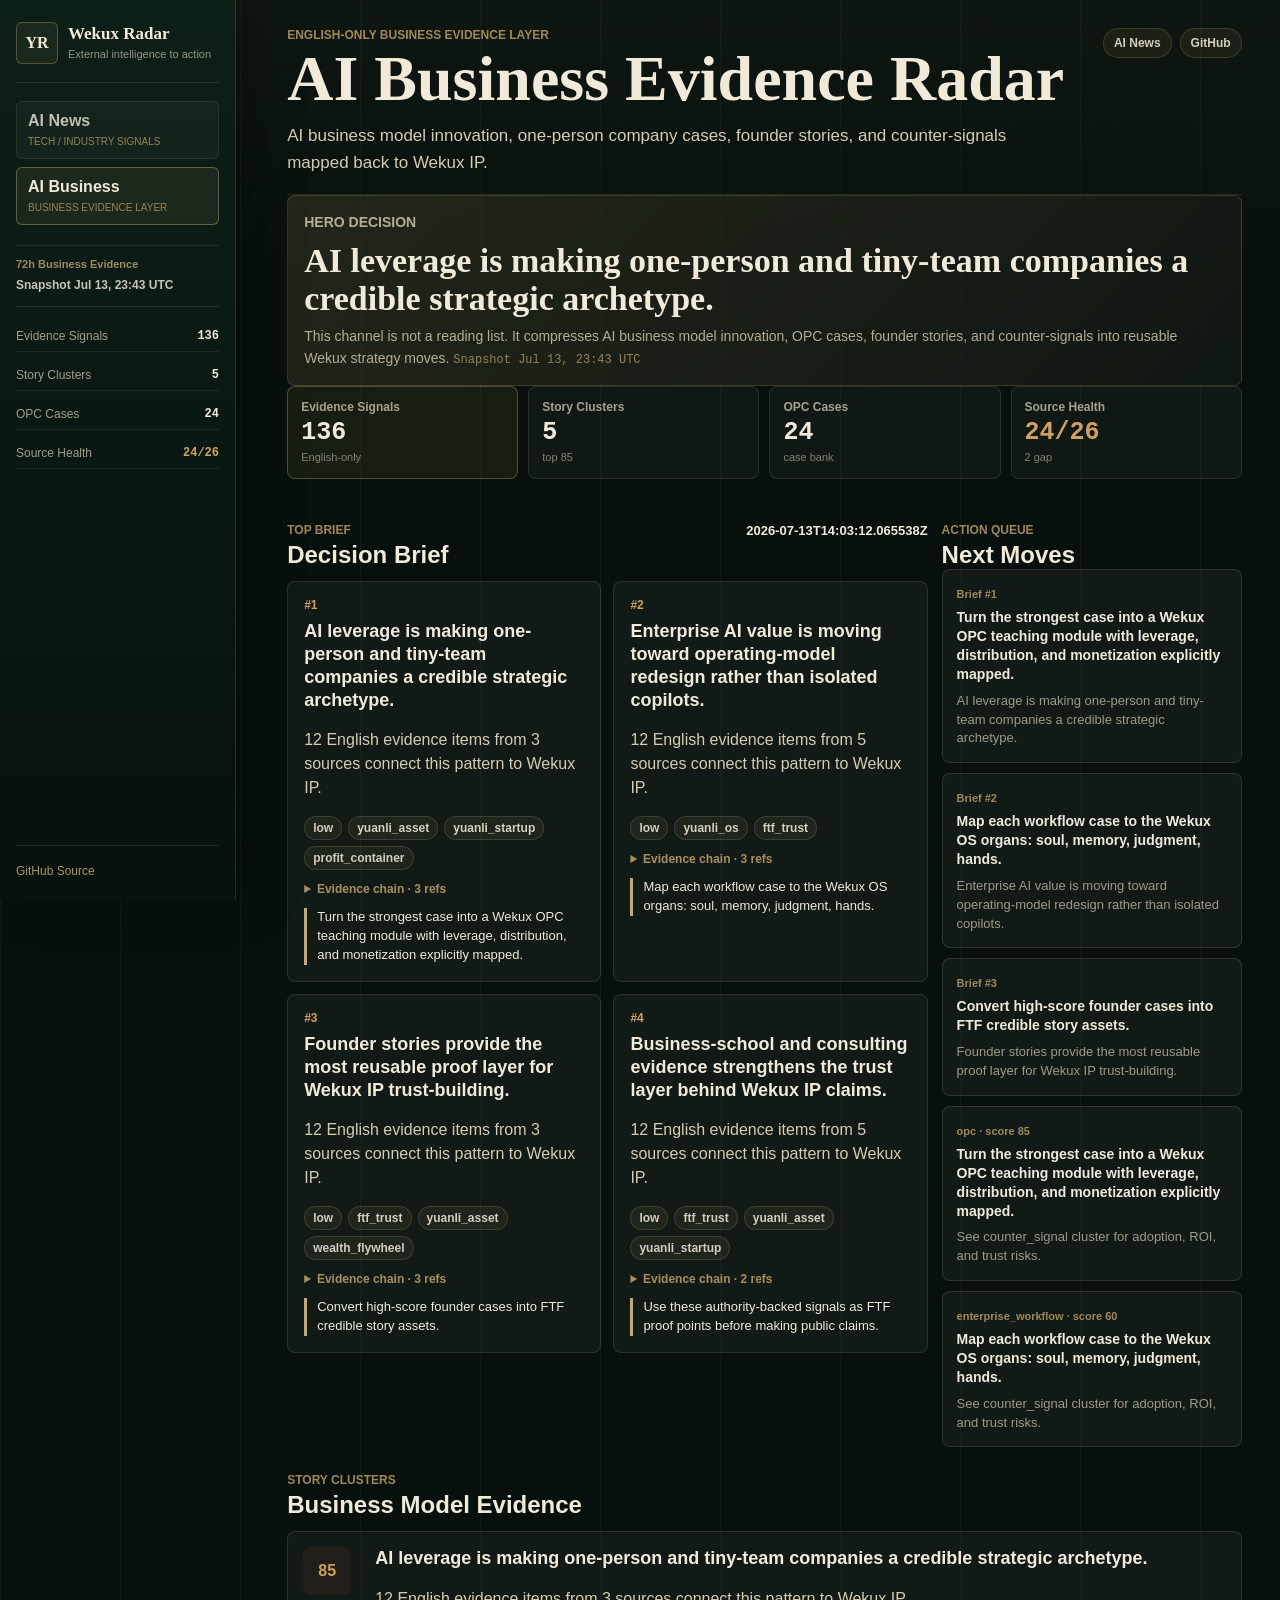
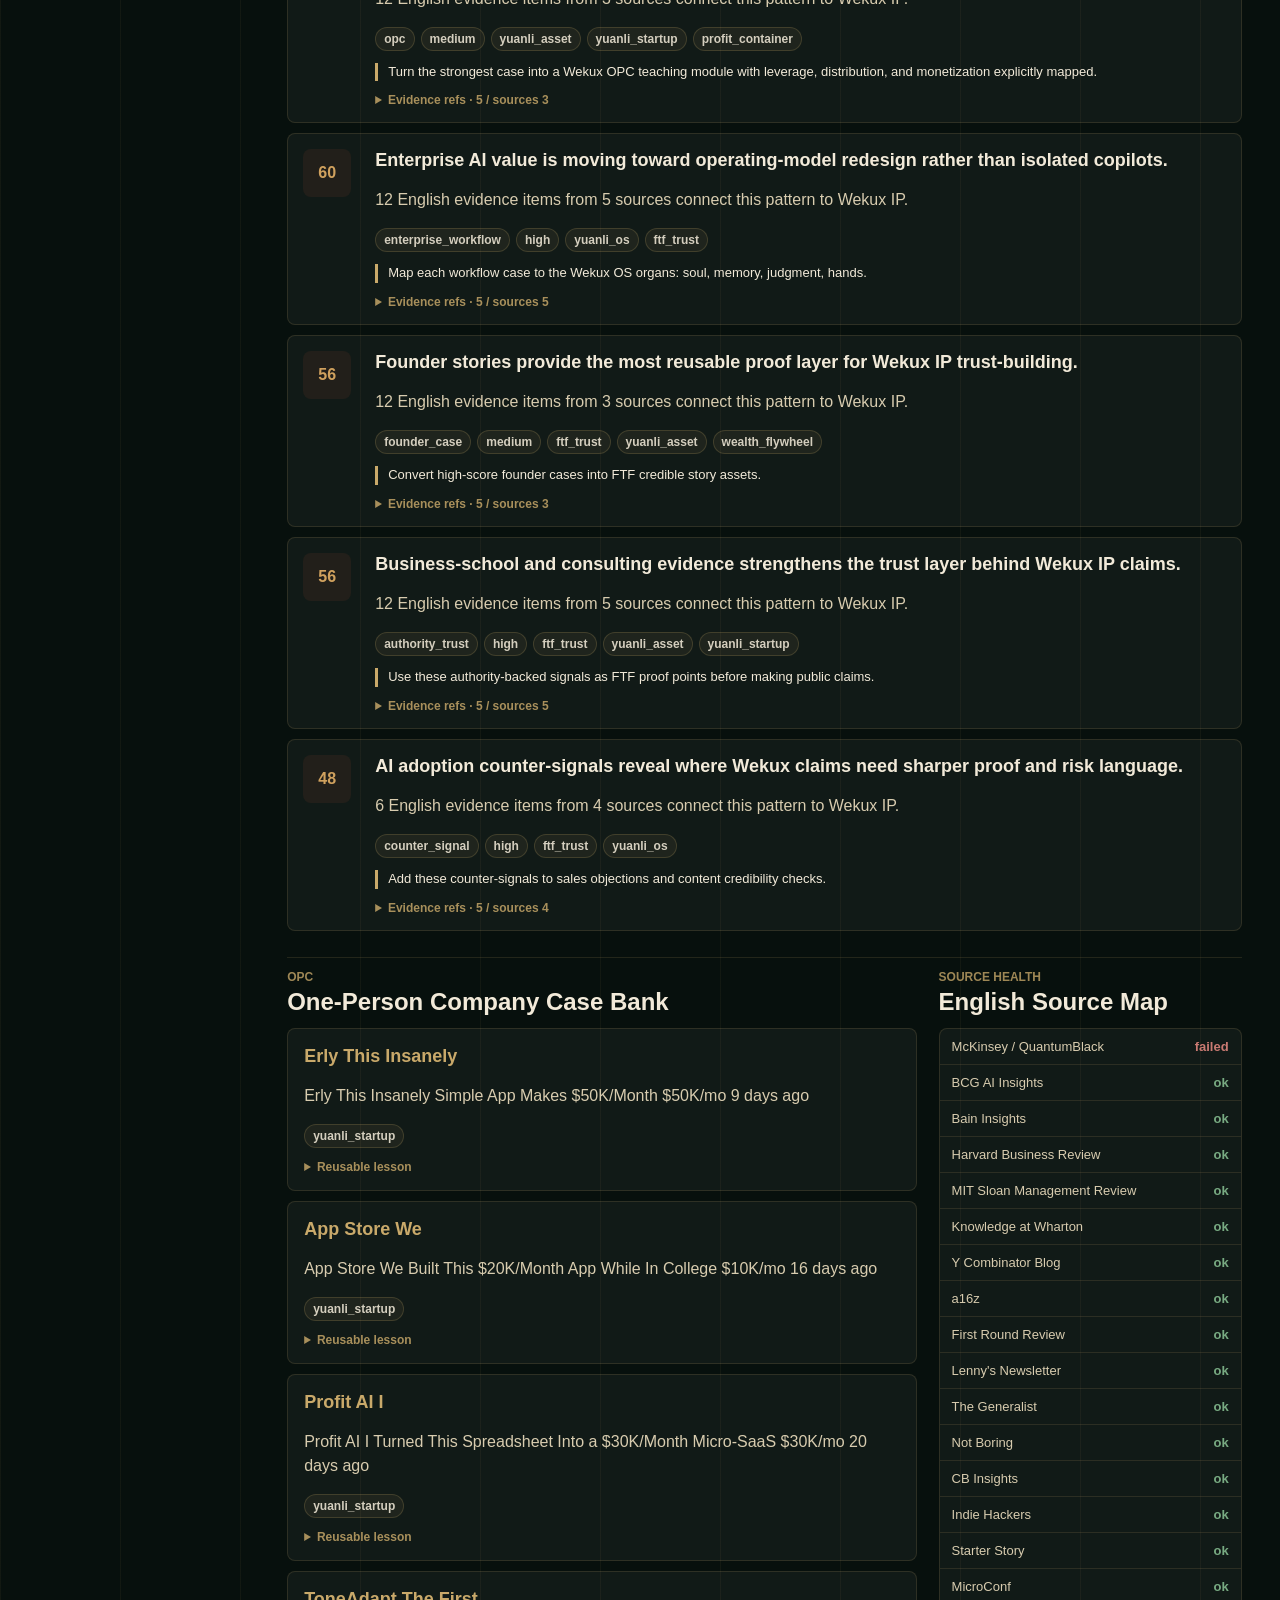
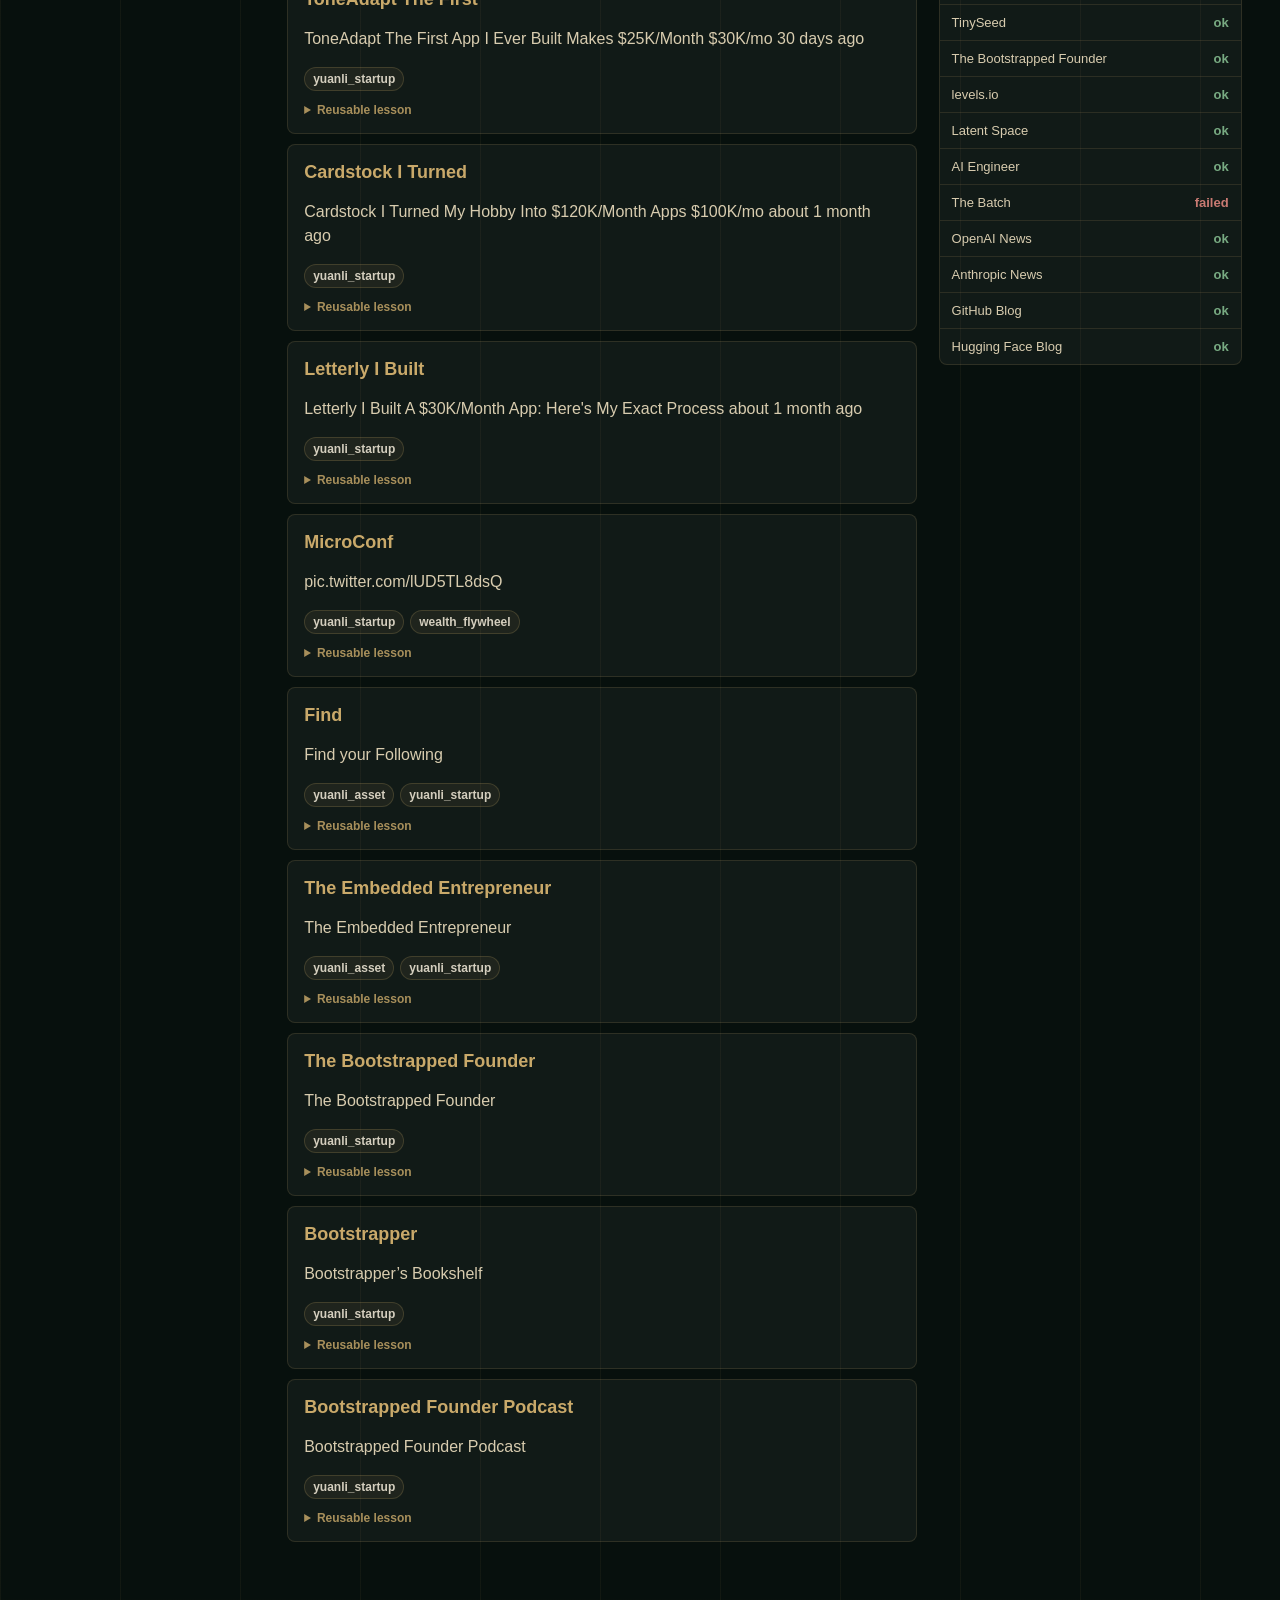
==== commit 3fe521dd: "chore: rebrand Yuanli to Wekux, update repo URL" ====
--- a/business.html
+++ b/business.html
@@ -6,7 +6,7 @@
     <title>AI Business Evidence Radar</title>
     <meta
       name="description"
-      content="English-only evidence layer for AI business model innovation, one-person companies, founder stories, and Yuanli IP strategy."
+      content="English-only evidence layer for AI business model innovation, one-person companies, founder stories, and Wekux IP strategy."
     />
     <link rel="icon" href="./assets/logo.svg" type="image/svg+xml" />
     <meta name="theme-color" content="#07100d" />
@@ -19,20 +19,20 @@
           <p class="hero-tag">ENGLISH-ONLY BUSINESS EVIDENCE LAYER</p>
           <h1>AI Business Evidence Radar</h1>
           <p class="business-subtitle">
-            AI business model innovation, one-person company cases, founder stories, and counter-signals mapped back to Yuanli IP.
+            AI business model innovation, one-person company cases, founder stories, and counter-signals mapped back to Wekux IP.
           </p>
         </div>
         <nav class="business-nav" aria-label="Radar navigation">
           <a class="hero-link" href="./index.html">AI News</a>
-          <a class="hero-link" href="https://github.com/moonstachain/ai-news-radar" target="_blank" rel="noopener noreferrer">GitHub</a>
+          <a class="hero-link" href="http://github.com/weikunzl/ai-news-radar" target="_blank" rel="noopener noreferrer">GitHub</a>
         </nav>
       </header>
 
       <section class="radar-hero-decision" aria-label="AI Business hero decision">
         <p class="radar-hero-label">HERO DECISION</p>
-        <h2 id="radarHeroDecision">Convert English AI business evidence into Yuanli IP action.</h2>
+        <h2 id="radarHeroDecision">Convert English AI business evidence into Wekux IP action.</h2>
         <p>
-          This channel is not a reading list. It compresses AI business model innovation, OPC cases, founder stories, and counter-signals into reusable Yuanli strategy moves.
+          This channel is not a reading list. It compresses AI business model innovation, OPC cases, founder stories, and counter-signals into reusable Wekux strategy moves.
           <span class="radar-decision-meta" id="radarHeroDecisionMeta">Loading evidence pulse</span>
         </p>
       </section>
@@ -228,6 +228,15 @@
         `).join("");
       }
 
+      function updateShellPulse(latest, status, stories, brief, cases) {
+        const payload = { latest, status, stories, brief, cases };
+        if (window.RadarShell?.updateBusinessPulse) {
+          window.RadarShell.updateBusinessPulse(payload);
+        } else {
+          window.__RADAR_PENDING_PULSE = { channel: "ai-business", payload };
+        }
+      }
+
       async function main() {
         const [latest, status, stories, brief, cases, catalog] = await Promise.all(Object.values(dataFiles).map(loadJson));
         renderBrief(brief, latest);
@@ -235,6 +244,7 @@
         renderClusters(stories, latest);
         renderCases(cases);
         renderSources(catalog);
+        updateShellPulse(latest, status, stories, brief, cases);
       }
 
       main().catch((error) => {
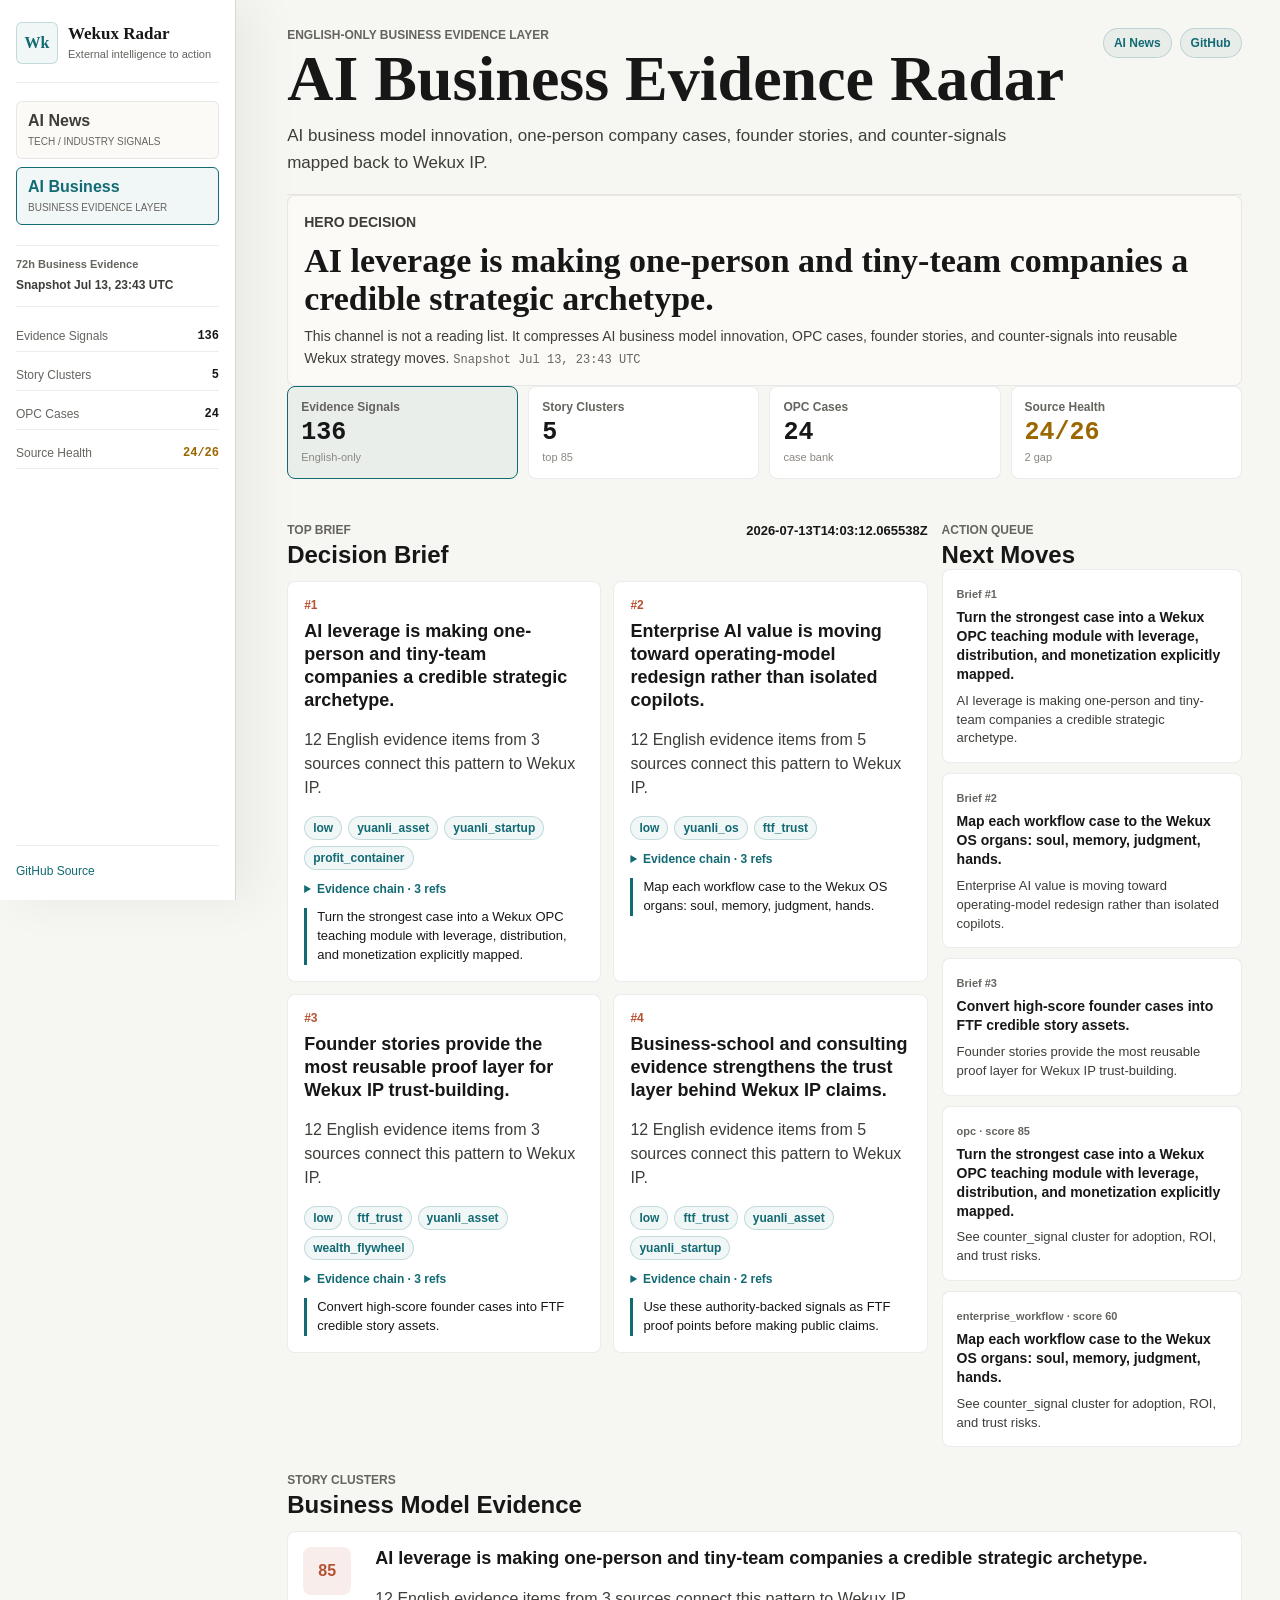
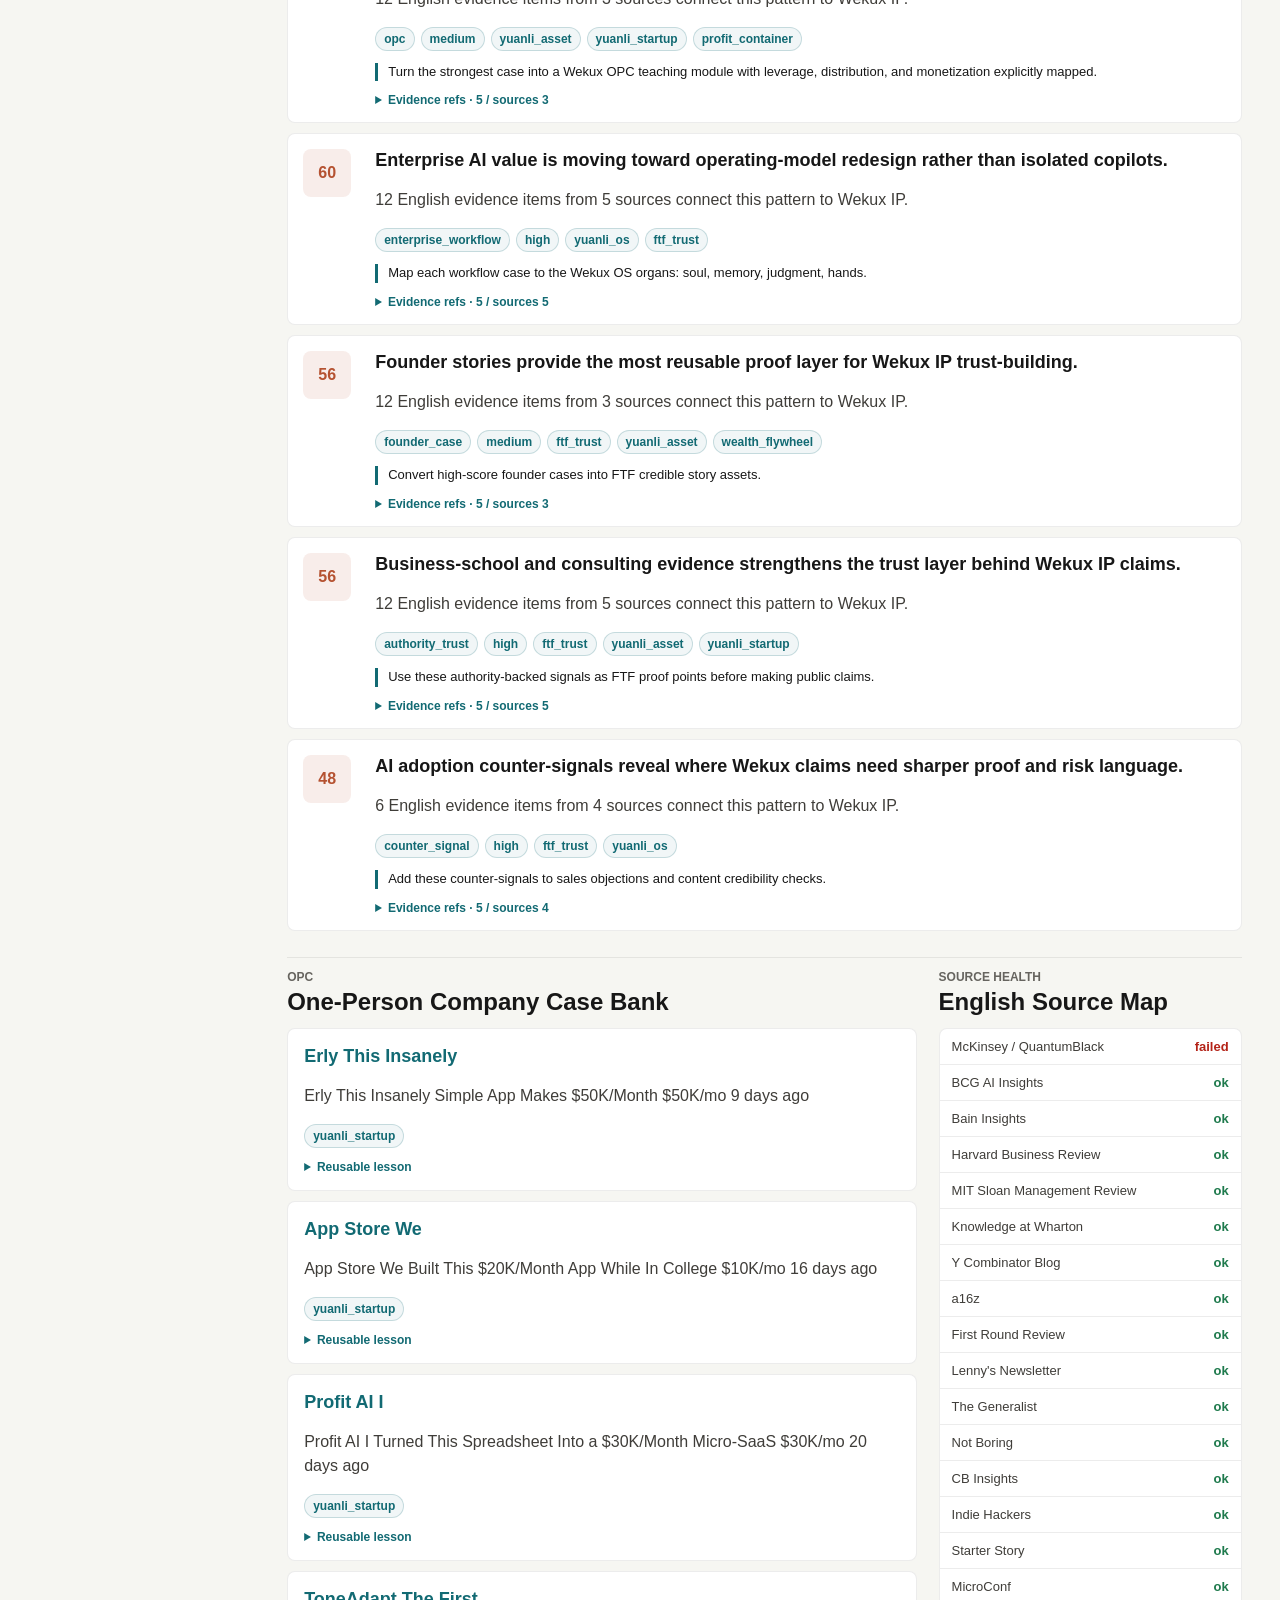
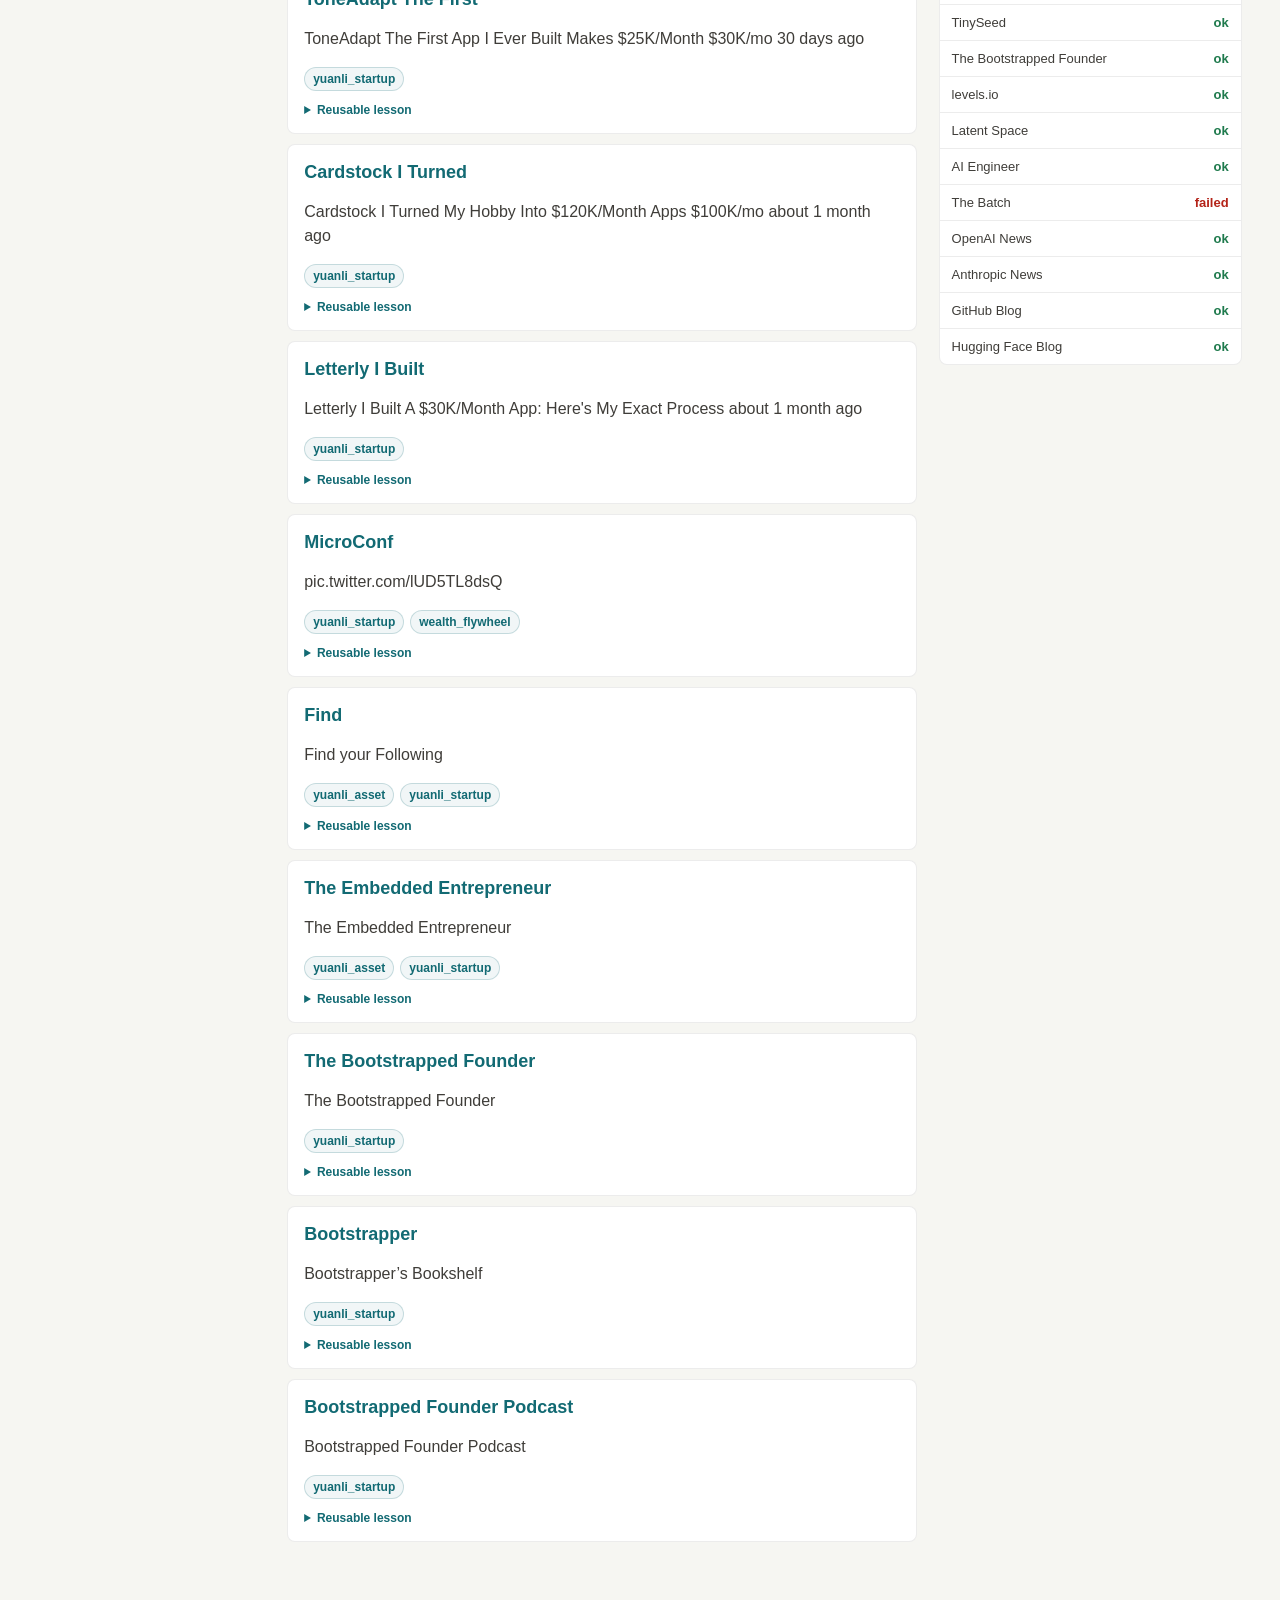
==== commit 62f9b9d3: "chore: switch to light theme" ====
--- a/business.html
+++ b/business.html
@@ -9,7 +9,7 @@
       content="English-only evidence layer for AI business model innovation, one-person companies, founder stories, and Wekux IP strategy."
     />
     <link rel="icon" href="./assets/logo.svg" type="image/svg+xml" />
-    <meta name="theme-color" content="#07100d" />
+    <meta name="theme-color" content="#f6f6f2" />
     <link rel="stylesheet" href="./assets/styles.css?v=radar-shell-0701a" />
   </head>
   <body class="business-body radar-shell-body radar-channel-ai-business">
--- a/assets/styles.css
+++ b/assets/styles.css
@@ -32,27 +32,24 @@
 }
 
 body.radar-shell-body {
-  --bg: #07100d;
-  --bg-alt: #0b1713;
-  --surface: #111813;
-  --surface-soft: #0d1612;
-  --surface-alt: #14231a;
-  --ink: #f2ead9;
-  --ink-soft: #d8ccaf;
-  --muted: #9f987f;
-  --muted-soft: #756f5e;
-  --line: rgba(201, 169, 106, 0.26);
-  --line-soft: rgba(201, 169, 106, 0.14);
-  --accent: #c9a96a;
-  --accent-warm: #d0a15e;
-  --good: #78aa82;
-  --warn: #d0a15e;
-  --bad: #c97a72;
+  --bg: #f6f6f2;
+  --bg-alt: #eeecea;
+  --surface: #ffffff;
+  --surface-soft: #fbfaf7;
+  --surface-alt: #f4f2ef;
+  --ink: #171717;
+  --ink-soft: #3f3d39;
+  --muted: #66645f;
+  --muted-soft: #8b8780;
+  --line: #d9d6ce;
+  --line-soft: rgba(23, 23, 23, 0.08);
+  --accent: #126a73;
+  --accent-warm: #b55231;
+  --good: #1f7a4d;
+  --warn: #9a6700;
+  --bad: #b42318;
   color: var(--ink);
-  background:
-    linear-gradient(90deg, rgba(201, 169, 106, 0.06) 1px, transparent 1px) 0 0 / 120px 120px,
-    linear-gradient(180deg, rgba(201, 169, 106, 0.04), transparent 280px),
-    #07100d;
+  background: var(--bg);
   overflow-x: clip;
 }
 
@@ -431,11 +428,9 @@
   grid-template-rows: auto auto auto 1fr auto;
   width: 236px;
   padding: 22px 16px;
-  border-right: 1px solid rgba(201, 169, 106, 0.18);
-  background:
-    linear-gradient(180deg, rgba(13, 32, 24, 0.94), rgba(7, 16, 13, 0.97)),
-    #07100d;
-  box-shadow: 18px 0 48px rgba(0, 0, 0, 0.22);
+  border-right: 1px solid var(--line);
+  background: var(--surface);
+  box-shadow: 18px 0 48px rgba(0, 0, 0, 0.06);
 }
 
 .radar-mobile-switch {
@@ -448,7 +443,7 @@
   gap: 10px;
   align-items: center;
   padding-bottom: 18px;
-  border-bottom: 1px solid rgba(201, 169, 106, 0.15);
+  border-bottom: 1px solid var(--line-soft);
 }
 
 .radar-side-mark {
@@ -456,10 +451,10 @@
   place-items: center;
   width: 42px;
   height: 42px;
-  border: 1px solid rgba(201, 169, 106, 0.34);
+  border: 1px solid rgba(18, 106, 115, 0.2);
   border-radius: 6px;
-  color: #f2ead9;
-  background: rgba(201, 169, 106, 0.08);
+  color: var(--accent);
+  background: rgba(18, 106, 115, 0.06);
   font-family: Georgia, "Times New Roman", serif;
   font-weight: 800;
 }
@@ -471,14 +466,14 @@
 
 .radar-side-brand strong {
   font-family: Georgia, "Times New Roman", "Songti SC", serif;
-  color: #f2ead9;
+  color: var(--ink);
   font-size: 17px;
   line-height: 1.1;
 }
 
 .radar-side-brand em {
   margin-top: 4px;
-  color: rgba(216, 204, 175, 0.68);
+  color: var(--muted);
   font-size: 11px;
   font-style: normal;
   line-height: 1.3;
@@ -495,18 +490,18 @@
   gap: 5px;
   min-height: 58px;
   padding: 10px 11px;
-  border: 1px solid rgba(201, 169, 106, 0.13);
+  border: 1px solid var(--line-soft);
   border-radius: 6px;
-  color: rgba(242, 234, 217, 0.78);
-  background: rgba(255, 255, 255, 0.03);
+  color: var(--ink-soft);
+  background: var(--surface-soft);
   text-decoration: none;
 }
 
 .radar-channel-link:hover,
 .radar-channel-link.active {
-  border-color: rgba(201, 169, 106, 0.42);
-  color: #f2ead9;
-  background: rgba(201, 169, 106, 0.09);
+  border-color: var(--accent);
+  color: var(--accent);
+  background: rgba(18, 106, 115, 0.06);
 }
 
 .radar-channel-link span {
@@ -514,7 +509,7 @@
 }
 
 .radar-channel-link em {
-  color: rgba(201, 169, 106, 0.72);
+  color: var(--muted);
   font-size: 10px;
   font-style: normal;
   line-height: 1.2;
@@ -525,18 +520,18 @@
   gap: 7px;
   margin-top: 20px;
   padding: 12px 0;
-  border-top: 1px solid rgba(201, 169, 106, 0.13);
-  border-bottom: 1px solid rgba(201, 169, 106, 0.13);
+  border-top: 1px solid var(--line-soft);
+  border-bottom: 1px solid var(--line-soft);
 }
 
 .radar-side-decision span {
-  color: rgba(201, 169, 106, 0.78);
+  color: var(--muted);
   font-size: 11px;
   font-weight: 760;
 }
 
 .radar-side-decision strong {
-  color: rgba(242, 234, 217, 0.82);
+  color: var(--ink-soft);
   font-size: 12px;
   line-height: 1.45;
 }
@@ -552,14 +547,14 @@
   display: flex;
   justify-content: space-between;
   gap: 10px;
-  border-bottom: 1px solid rgba(201, 169, 106, 0.11);
+  border-bottom: 1px solid var(--line-soft);
   padding: 8px 0;
-  color: rgba(216, 204, 175, 0.74);
+  color: var(--muted);
   font-size: 12px;
 }
 
 .radar-side-metric strong {
-  color: #f2ead9;
+  color: var(--ink);
   font-family: ui-monospace, SFMono-Regular, Menlo, Monaco, Consolas, monospace;
 }
 
@@ -575,11 +570,11 @@
   display: grid;
   gap: 8px;
   padding-top: 18px;
-  border-top: 1px solid rgba(201, 169, 106, 0.13);
+  border-top: 1px solid var(--line-soft);
 }
 
 .radar-side-links a {
-  color: rgba(201, 169, 106, 0.86);
+  color: var(--accent);
   font-size: 12px;
   text-decoration: none;
 }
@@ -605,7 +600,7 @@
 .radar-shell-body .business-hero {
   min-width: 0;
   overflow-x: clip;
-  border-bottom-color: rgba(201, 169, 106, 0.16);
+  border-bottom-color: var(--line-soft);
 }
 
 .radar-shell-body .hero > *,
@@ -614,44 +609,42 @@
 }
 
 .radar-shell-body .hero-logo {
-  border-color: rgba(201, 169, 106, 0.28);
-  background: rgba(242, 234, 217, 0.08);
+  border-color: rgba(18, 106, 115, 0.16);
+  background: var(--surface);
 }
 
 .radar-shell-body .hero h1,
 .radar-shell-body .business-hero h1 {
   font-family: Georgia, "Times New Roman", "Songti SC", serif;
-  color: #f2ead9;
+  color: var(--ink);
   letter-spacing: 0;
 }
 
 .radar-shell-body .hero-tag,
 .radar-shell-body .section-eyebrow {
-  color: rgba(201, 169, 106, 0.78);
+  color: var(--muted);
 }
 
 .radar-hero-decision {
   grid-column: 1 / -1;
   display: grid;
   gap: 8px;
-  border: 1px solid rgba(201, 169, 106, 0.2);
+  border: 1px solid var(--line-soft);
   border-radius: 8px;
   padding: 16px;
-  background:
-    linear-gradient(135deg, rgba(201, 169, 106, 0.11), rgba(17, 24, 19, 0.74)),
-    rgba(17, 24, 19, 0.72);
+  background: var(--surface-soft);
 }
 
 .radar-hero-label {
   margin: 0;
-  color: rgba(201, 169, 106, 0.78);
+  color: var(--muted);
   font-size: 11px;
   font-weight: 800;
 }
 
 .radar-hero-decision h2 {
   margin: 0;
-  color: #f2ead9;
+  color: var(--ink);
   font-size: clamp(22px, 3vw, 34px);
   line-height: 1.12;
   font-family: Georgia, "Times New Roman", "Songti SC", serif;
@@ -660,13 +653,13 @@
 .radar-hero-decision p {
   margin: 0;
   max-width: 880px;
-  color: rgba(216, 204, 175, 0.82);
+  color: var(--ink-soft);
   font-size: 14px;
   line-height: 1.55;
 }
 
 .radar-decision-meta {
-  color: rgba(201, 169, 106, 0.72);
+  color: var(--muted);
   font-family: ui-monospace, SFMono-Regular, Menlo, Monaco, Consolas, monospace;
   font-size: 12px;
 }
@@ -682,35 +675,35 @@
   display: grid;
   gap: 6px;
   min-height: 86px;
-  border: 1px solid rgba(201, 169, 106, 0.16);
+  border: 1px solid var(--line-soft);
   border-radius: 8px;
   padding: 13px;
-  background: rgba(255, 255, 255, 0.035);
+  background: var(--surface);
 }
 
 .radar-pulse-card span {
-  color: rgba(216, 204, 175, 0.76);
+  color: var(--muted);
   font-size: 12px;
   font-weight: 760;
 }
 
 .radar-pulse-card strong {
-  color: #f2ead9;
+  color: var(--ink);
   font-family: ui-monospace, SFMono-Regular, Menlo, Monaco, Consolas, monospace;
   font-size: 25px;
   line-height: 1;
 }
 
 .radar-pulse-card em {
-  color: rgba(216, 204, 175, 0.58);
+  color: var(--muted-soft);
   font-size: 11px;
   font-style: normal;
   line-height: 1.25;
 }
 
 .radar-pulse-card.is-gold {
-  border-color: rgba(201, 169, 106, 0.34);
-  background: rgba(201, 169, 106, 0.09);
+  border-color: var(--accent);
+  background: rgba(18, 106, 115, 0.06);
 }
 
 .radar-pulse-card.is-warn strong {
@@ -741,15 +734,15 @@
 .radar-shell-body .business-cluster,
 .radar-shell-body .business-case,
 .radar-shell-body .business-source-list {
-  border-color: rgba(201, 169, 106, 0.16);
-  background: rgba(255, 255, 255, 0.045);
+  border-color: var(--line-soft);
+  background: var(--surface);
 }
 
 .radar-shell-body input,
 .radar-shell-body select {
-  border-color: rgba(201, 169, 106, 0.2);
+  border-color: var(--line);
   color: var(--ink);
-  background: rgba(0, 0, 0, 0.18);
+  background: var(--surface);
 }
 
 .radar-shell-body .hero-link,
@@ -758,9 +751,9 @@
 .radar-shell-body .waytoagi-btn,
 .radar-shell-body .section-tab,
 .radar-shell-body .business-tags span {
-  border-color: rgba(201, 169, 106, 0.2);
-  color: rgba(242, 234, 217, 0.86);
-  background: rgba(201, 169, 106, 0.08);
+  border-color: rgba(18, 106, 115, 0.2);
+  color: var(--accent);
+  background: rgba(18, 106, 115, 0.06);
 }
 
 .radar-shell-body .hero-link:hover,
@@ -768,8 +761,8 @@
 .radar-shell-body .list-sort-btn.active,
 .radar-shell-body .waytoagi-btn.active,
 .radar-shell-body .section-tab.active {
-  border-color: rgba(201, 169, 106, 0.46);
-  background: rgba(201, 169, 106, 0.15);
+  border-color: rgba(18, 106, 115, 0.46);
+  background: rgba(18, 106, 115, 0.12);
 }
 
 .business-primary-grid {
@@ -786,30 +779,30 @@
 }
 
 .business-action-card {
-  border: 1px solid rgba(201, 169, 106, 0.18);
+  border: 1px solid var(--line-soft);
   border-radius: 8px;
   padding: 14px;
-  background: rgba(255, 255, 255, 0.045);
+  background: var(--surface);
 }
 
 .business-action-card span {
   display: inline-flex;
   margin-bottom: 8px;
-  color: rgba(201, 169, 106, 0.78);
+  color: var(--muted);
   font-size: 11px;
   font-weight: 800;
 }
 
 .business-action-card strong {
   display: block;
-  color: #f2ead9;
+  color: var(--ink);
   font-size: 14px;
   line-height: 1.35;
 }
 
 .business-action-card p {
   margin: 8px 0 0;
-  color: rgba(216, 204, 175, 0.72);
+  color: var(--ink-soft);
   font-size: 13px;
   line-height: 1.45;
 }
@@ -825,7 +818,7 @@
 .business-case summary,
 .business-secondary summary {
   cursor: pointer;
-  color: rgba(201, 169, 106, 0.82);
+  color: var(--accent);
   font-size: 12px;
   font-weight: 780;
 }
@@ -837,12 +830,12 @@
 
 .business-evidence-list li {
   margin: 6px 0;
-  color: rgba(216, 204, 175, 0.72);
+  color: var(--ink-soft);
 }
 
 .business-secondary {
   margin-top: 26px;
-  border-top: 1px solid rgba(201, 169, 106, 0.14);
+  border-top: 1px solid var(--line-soft);
   padding-top: 12px;
 }
 
@@ -3017,6 +3010,115 @@
   color: var(--bad);
 }
 
+.radar-shell-body .bole-ribbon,
+.radar-shell-body .top-rank,
+.radar-shell-body .source-count,
+.radar-shell-body .bole-row-meta > span,
+.radar-shell-body .bole-row-meta > strong,
+.radar-shell-body .signal-tag,
+.radar-shell-body .intel-tags > span,
+.radar-shell-body .intel-card-sources > span,
+.radar-shell-body .intel-card-sources > strong,
+.radar-shell-body .story-source-chip,
+.radar-shell-body .category,
+.radar-shell-body .source,
+.radar-shell-body .ai-tag,
+.radar-shell-body .meta-row .signal-tag {
+  border-color: var(--line-soft);
+  color: var(--muted);
+  background: var(--surface-soft);
+}
+
+.radar-shell-body .bole-ribbon,
+.radar-shell-body .top-rank,
+.radar-shell-body .source-count,
+.radar-shell-body .intel-tags > span,
+.radar-shell-body .ai-tag {
+  color: var(--accent);
+  font-weight: 760;
+}
+
+.radar-shell-body .bole-lead-card,
+.radar-shell-body .top-story-card,
+.radar-shell-body .top-story-card.lead,
+.radar-shell-body .story-body,
+.radar-shell-body .bole-row-body,
+.radar-shell-body .intel-card,
+.radar-shell-body .news-card,
+.radar-shell-body .waytoagi-item,
+.radar-shell-body .source-group-head,
+.radar-shell-body .group-more-btn,
+.radar-shell-body .list-loading {
+  border-color: var(--line-soft);
+  color: var(--ink);
+  background: var(--surface);
+  box-shadow: none;
+}
+
+.radar-shell-body .bole-lead-card:hover,
+.radar-shell-body .top-story-card:hover,
+.radar-shell-body .story-row:hover .story-body,
+.radar-shell-body .bole-row:hover .bole-row-body,
+.radar-shell-body .intel-card:hover,
+.radar-shell-body .news-card:hover,
+.radar-shell-body .waytoagi-item:hover,
+.radar-shell-body .group-more-btn:hover {
+  border-color: var(--line);
+  background: var(--surface-soft);
+  box-shadow: none;
+}
+
+.radar-shell-body .bole-score-orb {
+  border-color: rgba(18, 106, 115, 0.24);
+  color: var(--accent);
+  background: rgba(18, 106, 115, 0.06);
+}
+
+.radar-shell-body .bole-lead-title,
+.radar-shell-body .bole-row-title,
+.radar-shell-body .top-story-title,
+.radar-shell-body .intel-title,
+.radar-shell-body .story-title,
+.radar-shell-body .title,
+.radar-shell-body .site,
+.radar-shell-body .story-time-latest,
+.radar-shell-body .top-story-why span,
+.radar-shell-body .waytoagi-item .t,
+.radar-shell-body .site-group-head h3,
+.radar-shell-body .source-group-head h3 {
+  color: var(--ink);
+}
+
+.radar-shell-body .bole-kicker,
+.radar-shell-body .bole-lead-reason,
+.radar-shell-body .bole-row-time,
+.radar-shell-body .bole-row-reason,
+.radar-shell-body .top-story-summary,
+.radar-shell-body .intel-reason,
+.radar-shell-body .story-title-en,
+.radar-shell-body .news-summary,
+.radar-shell-body .title-sub,
+.radar-shell-body .meta-row,
+.radar-shell-body .top-story-why p,
+.radar-shell-body .waytoagi-item .d,
+.radar-shell-body .site-group-head span,
+.radar-shell-body .source-group-head span {
+  color: var(--ink-soft);
+}
+
+.radar-shell-body .top-story-why {
+  border-left-color: var(--accent);
+}
+
+.radar-shell-body .story-row::before {
+  border-color: var(--accent);
+  background: var(--surface);
+}
+
+.radar-shell-body .bole-compact-list::before {
+  background: var(--line-soft);
+}
+
 @media (max-width: 760px) {
   .shell {
     padding: 18px 12px 36px;
@@ -3446,8 +3548,8 @@
     grid-template-columns: repeat(2, minmax(0, 1fr));
     gap: 8px;
     padding: 10px 12px;
-    border-bottom: 1px solid rgba(201, 169, 106, 0.16);
-    background: rgba(7, 16, 13, 0.94);
+    border-bottom: 1px solid var(--line);
+    background: var(--surface);
     backdrop-filter: blur(14px);
   }
 
@@ -3492,8 +3594,7 @@
 .top-story-card,
 .intel-card,
 .coverage-card {
-  will-change: transform;
-  transition: transform 0.18s ease, box-shadow 0.18s ease, border-color 0.18s ease;
+  transition: border-color 0.14s ease, background-color 0.14s ease;
 }
 
 .story-row:hover,
@@ -3501,13 +3602,13 @@
 .news-card:hover,
 .top-story-card:hover,
 .intel-card:hover {
-  transform: translateY(-2px);
-  box-shadow: 0 4px 12px rgba(0, 0, 0, 0.07);
+  transform: none;
+  box-shadow: none;
 }
 
 .coverage-card:hover {
-  transform: translateY(-1px);
-  box-shadow: 0 3px 8px rgba(0, 0, 0, 0.06);
+  transform: none;
+  box-shadow: none;
 }
 
 @media (prefers-reduced-motion: reduce) {
